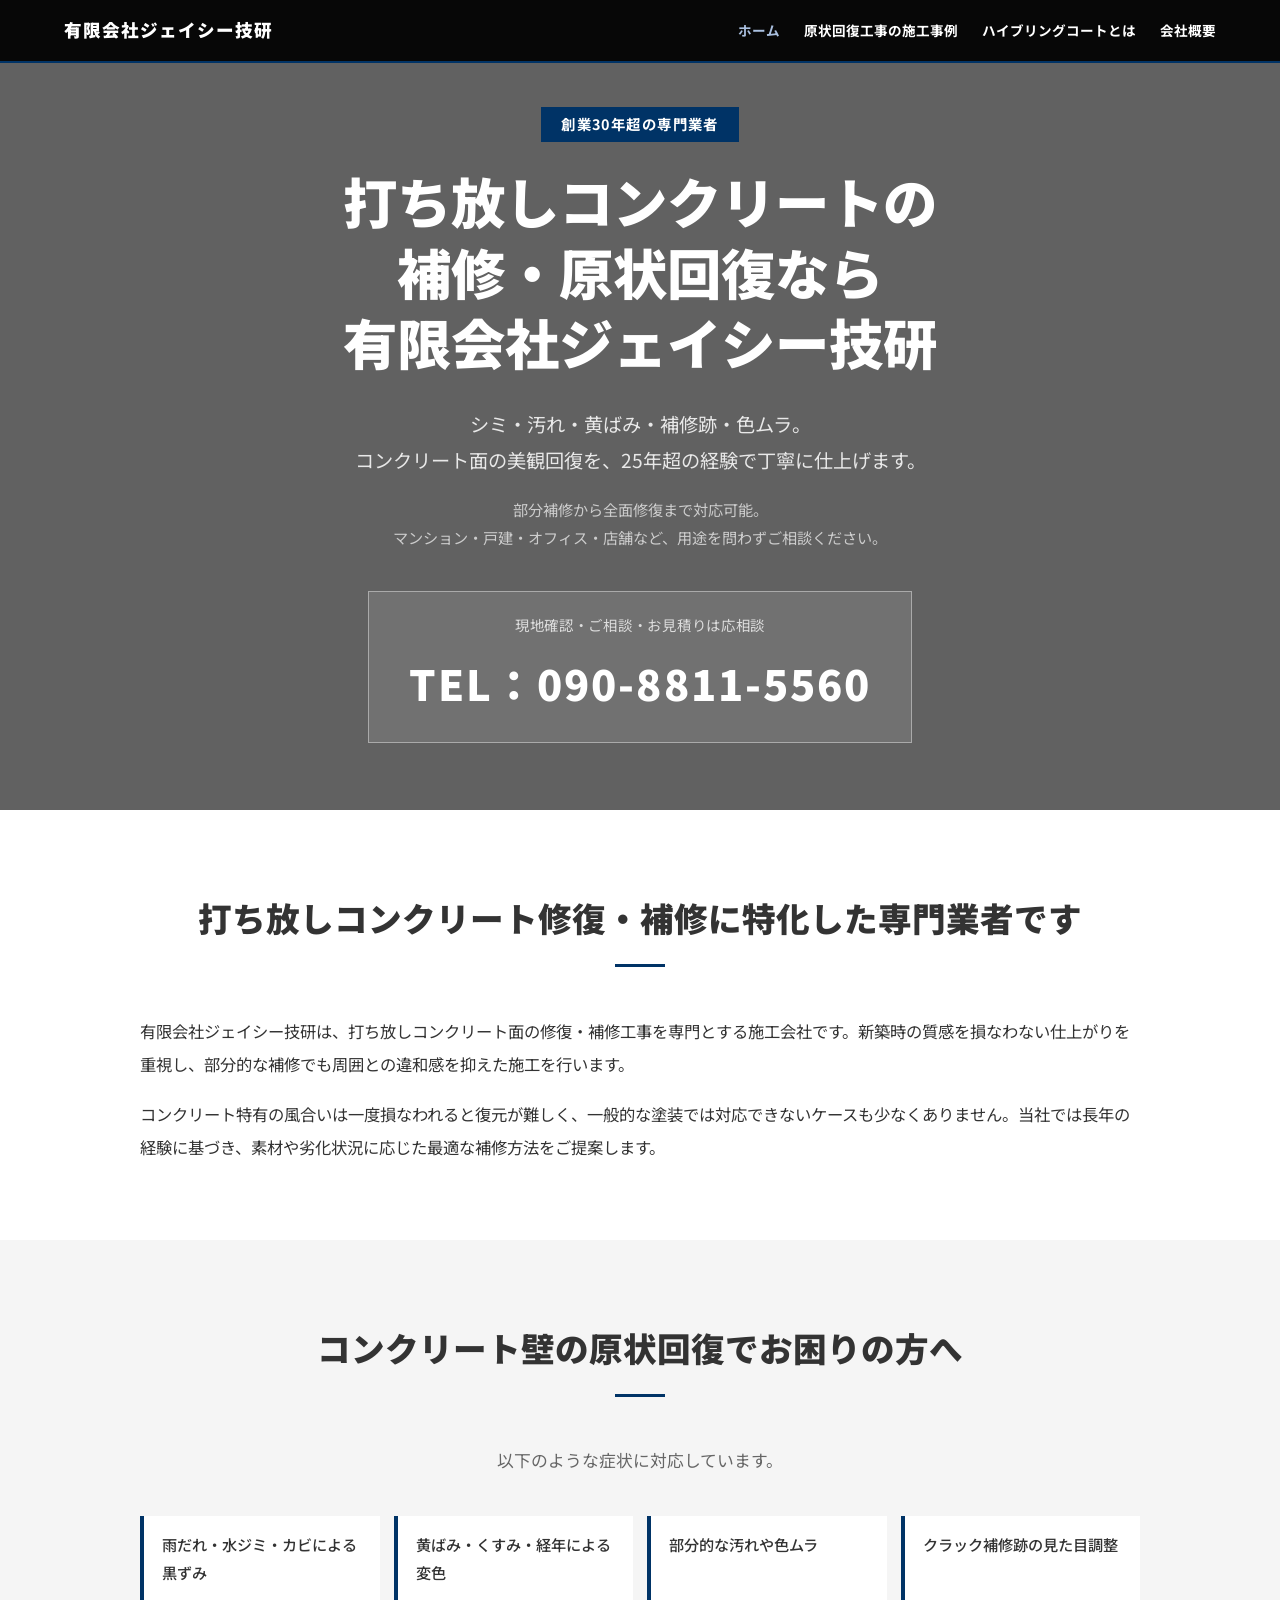
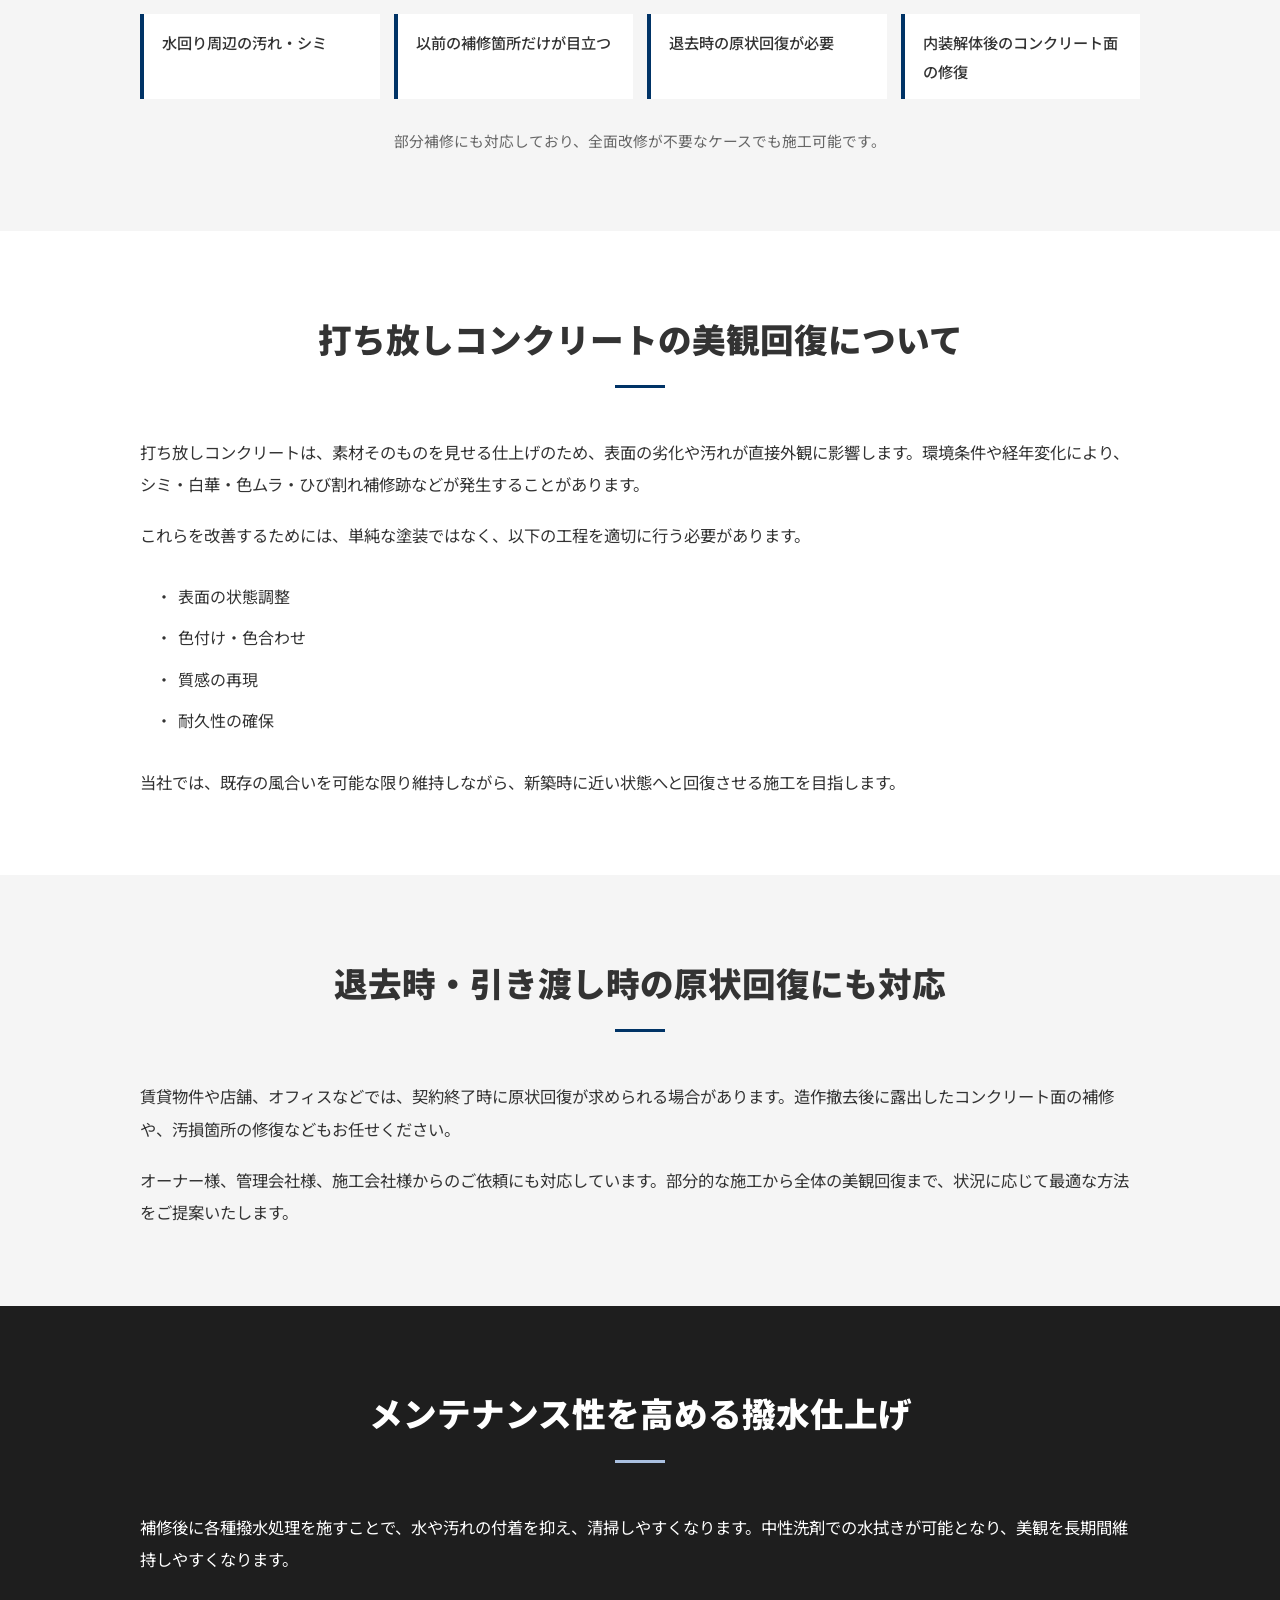
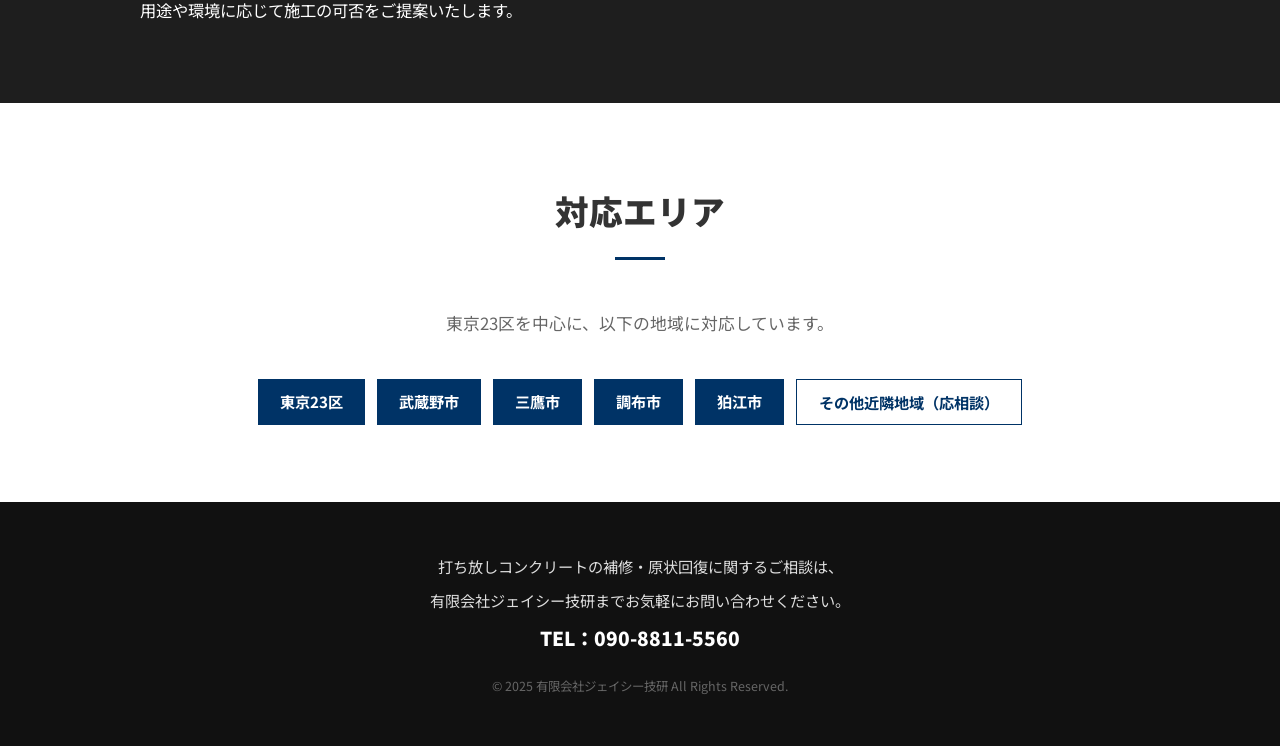
==== index.html @ 292d91e4 "re-up to root" ====
<!DOCTYPE html>
<html lang="ja">
<head>
    <meta charset="UTF-8">
    <meta name="viewport" content="width=device-width, initial-scale=1.0">
    <title>打ち放しコンクリートの補修・原状回復なら有限会社ジェイシー技研</title>
    <meta name="description" content="東京都杉並区の有限会社ジェイシー技研。25年超の実績で打ち放しコンクリート面の修復・補修、原状回復を専門に行います。シミ、汚れ、クラック、黄ばみを確かな技術で解決。">
    <meta name="keywords" content="打ち放しコンクリート 補修, 打ち放しコンクリート 原状回復, コンクリート壁 原状回復, ジェイシー技研, 杉並区 塗装工事">
    <link href="https://fonts.googleapis.com/css2?family=Noto+Sans+JP:wght@400;500;700;900&display=swap" rel="stylesheet">
    <link rel="stylesheet" href="style.css">
</head>
<body>

    <header>
        <nav>
            <div class="logo">
                <a href="index.html">
                    <span class="logo-full">有限会社ジェイシー技研</span>
                    <span class="logo-short">トップ</span>
                </a>
            </div>
            <div class="nav-right">
                <ul class="mobile-quicknav">
                    <li><a href="cases.html">施工事例</a></li>
                </ul>
                <ul class="nav-links">
                    <li><a href="index.html" class="active">ホーム</a></li>
                    <li><a href="cases.html">原状回復工事の施工事例</a></li>
                    <li><a href="hybring-coat.html">ハイブリングコートとは</a></li>
                    <li><a href="company.html">会社概要</a></li>
                </ul>
                <button class="hamburger" id="hamburgerBtn" aria-label="メニューを開く" aria-expanded="false">
                    <span></span>
                    <span></span>
                    <span></span>
                    <span class="hamburger-label">メニュー</span>
                </button>
            </div>
        </nav>
    </header>

    <!-- Mobile Menu -->
    <div class="mobile-menu" id="mobileMenu" role="dialog" aria-modal="true" aria-label="ナビゲーションメニュー">
        <div class="mobile-menu-header">
            <span class="mobile-menu-header-title">メニュー</span>
            <button class="mobile-menu-close" id="mobileMenuClose">✕ 閉じる</button>
        </div>
        <div class="mobile-menu-links">
            <a href="index.html" class="active">ホーム（トップページ）</a>
            <a href="cases.html">原状回復工事の施工事例</a>
            <a href="hybring-coat.html">ハイブリングコートとは</a>
            <a href="company.html">会社概要</a>
        </div>
        <div class="mobile-menu-tel">
            <p>お電話でのお問い合わせ</p>
            <a href="tel:090-8811-5560">TEL：090-8811-5560</a>
        </div>
    </div>

    <!-- Hero -->
    <div id="home" class="hero">
        <div class="hero-content">
            <div class="hero-badge">創業30年超の専門業者</div>
            <h1>
                打ち放しコンクリートの<br>
                補修・原状回復なら<br>
                有限会社ジェイシー技研
            </h1>
            <p class="hero-sub">
                シミ・汚れ・黄ばみ・補修跡・色ムラ。<br>
                コンクリート面の美観回復を、25年超の経験で丁寧に仕上げます。
            </p>
            <p class="hero-note">
                部分補修から全面修復まで対応可能。<br>
                マンション・戸建・オフィス・店舗など、用途を問わずご相談ください。
            </p>
            <div class="hero-cta">
                <p>現地確認・ご相談・お見積りは応相談</p>
                <div class="tel"><a href="tel:090-8811-5560">TEL：090-8811-5560</a></div>
            </div>
        </div>
    </div>

    <!-- 強み -->
    <div id="strength" class="section-wrap">
        <div class="section-inner">
            <h2 class="section-title">打ち放しコンクリート修復・補修に特化した専門業者です</h2>
            <div class="text-body">
                <p>有限会社ジェイシー技研は、打ち放しコンクリート面の修復・補修工事を専門とする施工会社です。新築時の質感を損なわない仕上がりを重視し、部分的な補修でも周囲との違和感を抑えた施工を行います。</p>
                <p>コンクリート特有の風合いは一度損なわれると復元が難しく、一般的な塗装では対応できないケースも少なくありません。当社では長年の経験に基づき、素材や劣化状況に応じた最適な補修方法をご提案します。</p>
            </div>
        </div>
    </div>

    <!-- お悩み -->
    <div id="troubles" class="section-wrap bg-grey">
        <div class="section-inner">
            <h2 class="section-title">コンクリート壁の原状回復でお困りの方へ</h2>
            <p class="section-lead">以下のような症状に対応しています。</p>
            <div class="troubles-grid">
                <div class="trouble-item">雨だれ・水ジミ・カビによる黒ずみ</div>
                <div class="trouble-item">黄ばみ・くすみ・経年による変色</div>
                <div class="trouble-item">部分的な汚れや色ムラ</div>
                <div class="trouble-item">クラック補修跡の見た目調整</div>
                <div class="trouble-item">水回り周辺の汚れ・シミ</div>
                <div class="trouble-item">以前の補修箇所だけが目立つ</div>
                <div class="trouble-item">退去時の原状回復が必要</div>
                <div class="trouble-item">内装解体後のコンクリート面の修復</div>
            </div>
            <p class="troubles-note">部分補修にも対応しており、全面改修が不要なケースでも施工可能です。</p>
        </div>
    </div>

    <!-- 補修とは -->
    <div id="about" class="section-wrap">
        <div class="section-inner">
            <h2 class="section-title">打ち放しコンクリートの美観回復について</h2>
            <div class="text-body">
                <p>打ち放しコンクリートは、素材そのものを見せる仕上げのため、表面の劣化や汚れが直接外観に影響します。環境条件や経年変化により、シミ・白華・色ムラ・ひび割れ補修跡などが発生することがあります。</p>
                <p>これらを改善するためには、単純な塗装ではなく、以下の工程を適切に行う必要があります。</p>
            </div>
            <ul class="process-list">
                <li>表面の状態調整</li>
                <li>色付け・色合わせ</li>
                <li>質感の再現</li>
                <li>耐久性の確保</li>
            </ul>
            <div class="text-body">
                <p>当社では、既存の風合いを可能な限り維持しながら、新築時に近い状態へと回復させる施工を目指します。</p>
            </div>
        </div>
    </div>

    <!-- 原状回復 -->
    <div id="restoration" class="section-wrap bg-grey">
        <div class="section-inner">
            <h2 class="section-title">退去時・引き渡し時の原状回復にも対応</h2>
            <div class="text-body">
                <p>賃貸物件や店舗、オフィスなどでは、契約終了時に原状回復が求められる場合があります。造作撤去後に露出したコンクリート面の補修や、汚損箇所の修復などもお任せください。</p>
                <p>オーナー様、管理会社様、施工会社様からのご依頼にも対応しています。部分的な施工から全体の美観回復まで、状況に応じて最適な方法をご提案いたします。</p>
            </div>
        </div>
    </div>

    <!-- 撥水仕上げ -->
    <div id="repellent" class="section-wrap bg-dark">
        <div class="section-inner">
            <h2 class="section-title">メンテナンス性を高める撥水仕上げ</h2>
            <div class="text-body">
                <p>補修後に各種撥水処理を施すことで、水や汚れの付着を抑え、清掃しやすくなります。中性洗剤での水拭きが可能となり、美観を長期間維持しやすくなります。</p>
                <p>用途や環境に応じて施工の可否をご提案いたします。</p>
            </div>
        </div>
    </div>

    <!-- 対応エリア -->
    <div id="area" class="section-wrap">
        <div class="section-inner">
            <h2 class="section-title">対応エリア</h2>
            <p class="section-lead">東京23区を中心に、以下の地域に対応しています。</p>
            <div class="area-list">
                <span class="area-tag">東京23区</span>
                <span class="area-tag">武蔵野市</span>
                <span class="area-tag">三鷹市</span>
                <span class="area-tag">調布市</span>
                <span class="area-tag">狛江市</span>
                <span class="area-tag soft">その他近隣地域（応相談）</span>
            </div>
        </div>
    </div>

    <footer>
        <p class="footer-main">
            打ち放しコンクリートの補修・原状回復に関するご相談は、<br>
            有限会社ジェイシー技研までお気軽にお問い合わせください。<br>
            <strong class="footer-tel"><a href="tel:090-8811-5560">TEL：090-8811-5560</a></strong>
        </p>
        <p class="footer-copy">&copy; 2025 有限会社ジェイシー技研 All Rights Reserved.</p>
    </footer>

    <script src="script.js"></script>
</body>
</html>
---- style.css ----
/* ========================================
   有限会社ジェイシー技研 共通スタイルシート
   style.css
======================================== */

/* ===== 1. CSS変数 ===== */
:root {
    --accent-blue: #003366;
    --accent-light: #1a4d99;
    --sub-bg: #f5f5f5;
    --text-color: #333;
    --text-light: #666;
    --white: #ffffff;
    --border-color: #ddd;
    /* レイアウト（ページ共通） */
    --page-pad-x: clamp(1rem, 4vw, 1.5rem);
    --section-pad-y: clamp(2.75rem, 6vw, 5.5rem);
    --stack-gap: clamp(1.25rem, 3vw, 2rem);
    --block-gap: clamp(1.75rem, 4vw, 2.75rem);
}

/* ===== 2. リセット & ベーススタイル ===== */
* { margin: 0; padding: 0; box-sizing: border-box; }
html { scroll-behavior: smooth; }
body { font-family: 'Noto Sans JP', sans-serif; line-height: 1.85; color: var(--text-color); background: var(--white); }
a { text-decoration: none; color: inherit; }
ul { list-style: none; }

/* ===== 3. ヘッダー & ナビゲーション ===== */
header {
    background: rgba(0,0,0,0.92);
    color: #fff;
    position: fixed;
    width: 100%;
    z-index: 1000;
    border-bottom: 2px solid var(--accent-blue);
}
nav {
    display: flex;
    justify-content: space-between;
    align-items: center;
    max-width: 1200px;
    margin: 0 auto;
    padding: 14px var(--page-pad-x);
}
.logo { font-weight: 900; font-size: 1.1rem; letter-spacing: 1px; color: #fff; }
.nav-links { display: flex; }
.nav-links li { margin-left: 24px; }
.nav-links a { font-weight: 700; font-size: 0.85rem; color: #fff; transition: color 0.3s; }
.nav-links a:hover, .nav-links a.active { color: #aac0e0; }

/* ===== 4. モバイルナビゲーション ===== */

/* ロゴ full / short */
.logo-short {
    display: none;
    font-size: 0.82rem;
    font-weight: 700;
    letter-spacing: 0.02em;
    padding: 8px 13px;
    background: rgba(0,51,102,0.55);
    border: 1px solid rgba(170,192,224,0.45);
    border-radius: 3px;
    white-space: nowrap;
    transition: background 0.2s;
}
.logo a:hover .logo-short { background: rgba(0,51,102,0.9); }

/* ナビ右グループ */
.nav-right { display: flex; align-items: center; gap: 8px; }

/* モバイルクイックナビ */
.mobile-quicknav { display: none; }
.mobile-quicknav a {
    display: block;
    color: #fff;
    font-weight: 700;
    font-size: 0.82rem;
    padding: 8px 13px;
    background: rgba(0,51,102,0.55);
    border: 1px solid rgba(170,192,224,0.45);
    border-radius: 3px;
    white-space: nowrap;
    transition: background 0.2s;
}
.mobile-quicknav a:hover { background: rgba(0,51,102,0.9); }

/* ハンバーガーボタン */
.hamburger {
    display: none;
    flex-direction: column;
    justify-content: center;
    align-items: center;
    gap: 3px;
    padding: 8px 13px;
    cursor: pointer;
    background: rgba(255,255,255,0.12);
    border: 1px solid rgba(255,255,255,0.38);
    border-radius: 4px;
    z-index: 1100;
}
.hamburger span:not(.hamburger-label) {
    display: block;
    width: 22px;
    height: 2px;
    background: #fff;
    border-radius: 2px;
    transition: transform 0.3s ease, opacity 0.3s ease;
    transform-origin: center;
}
.hamburger.open span:nth-child(1) { transform: translateY(7px) rotate(45deg); }
.hamburger.open span:nth-child(2) { opacity: 0; }
.hamburger.open span:nth-child(3) { transform: translateY(-7px) rotate(-45deg); }
.hamburger-label {
    display: none;
    font-size: 0.62rem;
    font-weight: 700;
    color: #fff;
    letter-spacing: 0.06em;
    margin-top: 3px;
    line-height: 1;
}

/* モバイルメニュー（フルスクリーンオーバーレイ） */
.mobile-menu {
    display: none;
    position: fixed;
    top: 0; left: 0;
    width: 100%; height: 100%;
    background: rgba(0,0,0,0.97);
    z-index: 1050;
    flex-direction: column;
    align-items: stretch;
    overflow-y: auto;
}
.mobile-menu.open { display: flex; }
.mobile-menu-header {
    display: flex;
    align-items: center;
    justify-content: space-between;
    padding: 16px 20px;
    border-bottom: 1px solid rgba(255,255,255,0.15);
    flex-shrink: 0;
}
.mobile-menu-header-title {
    color: #fff;
    font-size: 1rem;
    font-weight: 900;
    letter-spacing: 0.08em;
}
.mobile-menu-close {
    background: rgba(255,255,255,0.1);
    border: 1px solid rgba(255,255,255,0.3);
    color: #fff;
    font-size: 0.9rem;
    font-weight: 700;
    padding: 9px 18px;
    cursor: pointer;
    letter-spacing: 0.05em;
    border-radius: 3px;
    transition: background 0.2s;
}
.mobile-menu-close:hover { background: rgba(255,255,255,0.22); }
.mobile-menu-links { flex: 1; }
.mobile-menu-links a {
    display: flex;
    align-items: center;
    width: 100%;
    color: #fff;
    font-size: 1.15rem;
    font-weight: 700;
    letter-spacing: 0.04em;
    padding: 22px 22px;
    border-bottom: 1px solid rgba(255,255,255,0.1);
    transition: background 0.2s;
}
.mobile-menu-links a::after {
    content: "›";
    margin-left: auto;
    font-size: 1.5rem;
    font-weight: 400;
    opacity: 0.45;
}
.mobile-menu-links a:hover, .mobile-menu-links a.active {
    background: rgba(170,192,224,0.14);
    color: #aac0e0;
}
.mobile-menu-tel {
    padding: 28px 22px;
    text-align: center;
    border-top: 1px solid rgba(255,255,255,0.12);
    flex-shrink: 0;
}
.mobile-menu-tel p {
    color: #aaa;
    font-size: 0.88rem;
    margin-bottom: 10px;
}
.mobile-menu-tel a {
    display: inline-block;
    font-size: 1.5rem;
    font-weight: 900;
    color: #fff;
    letter-spacing: 0.05em;
    padding: 14px 28px;
    background: rgba(0,51,102,0.6);
    border: 1px solid rgba(170,192,224,0.4);
    border-radius: 4px;
    transition: background 0.2s;
}
.mobile-menu-tel a:hover { background: rgba(0,51,102,0.9); }

/* ===== 5. セクション共通 ===== */
.section-wrap {
    padding: var(--section-pad-y) var(--page-pad-x);
}
.section-inner { max-width: 1000px; margin: 0 auto; }
.section-wrap.bg-grey { background: var(--sub-bg); }
/* 連続するグレー背景の区切り（視覚的リズム） */
.section-wrap.bg-grey + .section-wrap.bg-grey {
    border-top: 1px solid rgba(0, 51, 102, 0.08);
    padding-top: clamp(2.25rem, 5vw, 4rem);
}
.section-wrap.bg-dark { background: #1e1e1e; color: #fff; }
.section-title {
    font-size: clamp(1.5rem, 3vw, 2.1rem);
    font-weight: 900;
    text-align: center;
    margin-bottom: clamp(2rem, 4vw, 3rem);
    position: relative;
    padding-bottom: 18px;
}
.section-title::after {
    content: "";
    position: absolute;
    bottom: 0; left: 50%;
    transform: translateX(-50%);
    width: 50px; height: 3px;
    background: var(--accent-blue);
}
.bg-dark .section-title::after { background: #aac0e0; }
.section-title.align-left { text-align: left; }
.section-title.align-left::after { left: 0; transform: none; }
.section-lead { text-align: center; font-size: 1.05rem; margin-bottom: 40px; color: var(--text-light); }
.bg-dark .section-lead { color: #bbb; }
.section-subtitle {
    text-align: center;
    color: var(--text-light);
    font-size: clamp(0.94rem, 2vw, 1rem);
    line-height: 1.75;
    margin-bottom: var(--block-gap);
    margin-top: 0;
}
/* 見出し直後のサブタイトル：タイトルとの距離を詰める */
.section-inner:has(> .section-title + .section-subtitle) > .section-title {
    margin-bottom: 0.5rem;
    padding-bottom: 14px;
}
.section-inner:has(> .section-title + .section-subtitle) > .section-subtitle {
    margin-bottom: clamp(1.75rem, 4vw, 2.75rem);
}

/* セクション冒頭のリード文（中央寄せ・下余白） */
.section-intro {
    margin-bottom: var(--block-gap);
}
.section-intro--tight {
    margin-bottom: clamp(1.35rem, 3vw, 2.25rem);
}
.text-body--after-tags {
    margin-top: clamp(1.25rem, 3vw, 1.5rem);
}

/* テキストブロック */
.text-body p { font-size: 1.02rem; margin-bottom: 18px; line-height: 2; }
.text-body p:last-child { margin-bottom: 0; }
.text-body.centered { text-align: center; }

/* サブセクションラベル */
.subsection-label {
    font-size: 0.92rem;
    font-weight: 700;
    color: var(--accent-blue);
    margin: 24px 0 12px;
}

/* ===== 6. ページヒーロー & パンくずリスト ===== */
.page-hero {
    background: linear-gradient(rgba(0,0,0,0.7), rgba(0,0,0,0.7)),
                url('../image/1773379434410.png')
                no-repeat center center / cover;
    padding: clamp(6.5rem, 16vw, 8.75rem) var(--page-pad-x) clamp(2.75rem, 7vw, 5rem);
    text-align: center;
    color: #fff;
}
.page-hero h1 {
    font-size: clamp(1.65rem, 4vw, 2.8rem);
    font-weight: 900;
    margin-bottom: clamp(0.75rem, 2vw, 1rem);
    line-height: 1.35;
}
.page-hero p {
    font-size: clamp(0.92rem, 2vw, 1.05rem);
    color: #ccc;
    line-height: 1.85;
    max-width: 36em;
    margin-left: auto;
    margin-right: auto;
}

.breadcrumb {
    background: var(--sub-bg);
    padding: 0.65rem var(--page-pad-x);
    font-size: 0.82rem;
    color: var(--text-light);
}
.breadcrumb a { color: var(--accent-blue); }
.breadcrumb a:hover { text-decoration: underline; }
.breadcrumb span { margin: 0 8px; }

/* ===== 7. 施工の流れ（casesページ・hybring-coatページ共通） ===== */
.flow-steps {
    display: flex;
    flex-direction: column;
    max-width: 640px;
    margin: 0 auto;
    padding: 0;
}
.flow-step {
    display: flex;
    align-items: flex-start;
    gap: clamp(14px, 3vw, 20px);
    padding: clamp(18px, 3vw, 22px) 0;
    border-bottom: 1px solid var(--border-color);
}
.flow-step:last-child { border-bottom: none; }
.step-num {
    flex-shrink: 0;
    width: 46px;
    height: 46px;
    background: var(--accent-blue);
    color: #fff;
    display: flex;
    align-items: center;
    justify-content: center;
    font-weight: 900;
    font-size: 1.1rem;
}
.step-body { padding-top: 10px; }
.step-body strong { font-size: 1.02rem; display: block; margin-bottom: 4px; }
.step-body p { font-size: 0.9rem; color: var(--text-light); }
.flow-note {
    text-align: center;
    font-size: clamp(0.85rem, 2vw, 0.88rem);
    color: var(--text-light);
    margin-top: clamp(1.25rem, 3vw, 1.75rem);
    line-height: 1.85;
    padding: 0 var(--page-pad-x);
}

/* ===== 8. CTA ===== */
.cta-wrap {
    background: var(--accent-blue);
    color: #fff;
    text-align: center;
    padding: clamp(3rem, 8vw, 4.5rem) var(--page-pad-x);
}
.cta-wrap h2 { font-size: clamp(1.4rem, 3vw, 2rem); font-weight: 900; margin-bottom: 16px; }
.cta-wrap p { font-size: 1rem; color: #cce0ff; margin-bottom: 28px; }
.cta-tel {
    font-size: clamp(2rem, 5vw, 3rem);
    font-weight: 900;
    color: #fff;
    letter-spacing: 0.04em;
    display: block;
    margin-bottom: 8px;
}
.cta-tel a { color: inherit; }
.cta-note { font-size: 0.88rem; color: #cce0ff; }

/* ===== 9. フッター ===== */
footer { background: #111; color: #ccc; padding: clamp(2.5rem, 6vw, 3rem) var(--page-pad-x); text-align: center; }
.footer-main { font-size: 0.95rem; margin-bottom: 16px; color: #ddd; line-height: 2.2; }
.footer-tel { color: #fff; font-size: 1.2rem; font-weight: 900; }
.footer-tel a { color: #fff; }
.footer-copy { font-size: 0.78rem; color: #666; margin-top: 12px; }

/* ===== 10. レスポンシブ（共通） ===== */
@media (max-width: 768px) {
    nav { padding: 10px 12px; }
    .nav-links { display: none; }
    .hamburger { display: flex; }
    .hamburger-label { display: block; }
    .mobile-quicknav { display: flex; }
    .logo-full { display: none; }
    .logo-short { display: inline-block; }
}


/* ========================================
   11. トップページ固有
======================================== */

/* ヒーロー */
.hero {
    min-height: 90vh;
    background: linear-gradient(rgba(0,0,0,0.62), rgba(0,0,0,0.62)),
                url('../image/1773379434410.png')
                no-repeat center center / cover;
    display: flex;
    align-items: center;
    justify-content: center;
    text-align: center;
    color: #fff;
    padding: 100px 24px 60px;
}
.hero-content { max-width: 800px; }
.hero-badge {
    display: inline-block;
    background: var(--accent-blue);
    font-size: 0.9rem;
    font-weight: 700;
    letter-spacing: 0.1em;
    padding: 4px 20px;
    margin-bottom: 24px;
}
.hero-content h1 {
    font-size: clamp(1.8rem, 4.5vw, 3.4rem);
    font-weight: 900;
    line-height: 1.3;
    margin-bottom: 28px;
}
.hero-sub { font-size: clamp(1rem, 2vw, 1.2rem); line-height: 1.9; margin-bottom: 16px; color: #e8e8e8; }
.hero-note { font-size: 0.95rem; color: #ccc; margin-bottom: 40px; }
.hero-cta {
    background: rgba(255,255,255,0.1);
    border: 1px solid rgba(255,255,255,0.4);
    display: inline-block;
    padding: 20px 40px;
}
.hero-cta p { font-size: 0.9rem; color: #ddd; margin-bottom: 6px; letter-spacing: 0.05em; }
.hero-cta .tel { font-size: clamp(1.8rem, 4vw, 2.6rem); font-weight: 900; color: #fff; letter-spacing: 0.05em; }
.hero-cta .tel a { color: inherit; }

/* お悩みグリッド */
.troubles-grid {
    display: grid;
    grid-template-columns: repeat(auto-fit, minmax(220px, 1fr));
    gap: 14px;
    margin-top: 24px;
}
.trouble-item {
    background: var(--white);
    border-left: 4px solid var(--accent-blue);
    padding: 14px 18px;
    font-size: 0.95rem;
    font-weight: 500;
}
.troubles-note { margin-top: 28px; font-size: 0.92rem; color: var(--text-light); text-align: center; }

/* 補修工程リスト */
.process-list {
    padding: 4px 0;
    margin: 20px 0 20px 1em;
}
.process-list li {
    padding: 6px 0;
    padding-left: 1.4em;
    position: relative;
}
.process-list li::before { content: "・"; position: absolute; left: 0; }

/* 対応エリア */
.area-list {
    display: flex;
    flex-wrap: wrap;
    gap: 12px;
    justify-content: center;
    margin-top: 30px;
}
.area-tag { background: var(--accent-blue); color: #fff; padding: 8px 22px; font-weight: 700; font-size: 0.95rem; }
.area-tag.soft { background: var(--white); color: var(--accent-blue); border: 1px solid var(--accent-blue); }

/* トップページ レスポンシブ */
@media (max-width: 768px) {
    .hero { min-height: 100svh; }
}


/* ========================================
   12. 施工事例ページ固有
======================================== */

.cases-list {
    display: flex;
    flex-direction: column;
    gap: 60px;
}
.case-item {
    background: var(--white);
    border-top: 4px solid var(--accent-blue);
    box-shadow: 0 2px 12px rgba(0,0,0,0.08);
    overflow: hidden;
}
.case-item-header { padding: 20px 28px 0; }
.case-item .case-no {
    font-size: 0.78rem;
    color: var(--accent-blue);
    font-weight: 700;
    letter-spacing: 0.1em;
    margin-bottom: 6px;
}
.case-item h3 {
    font-size: 1.1rem;
    font-weight: 700;
    margin-bottom: 16px;
}
.before-after {
    display: grid;
    grid-template-columns: 1fr 1fr;
}
.ba-panel {
    position: relative;
    overflow: hidden;
}
.ba-panel img {
    width: 100%;
    height: 320px;
    object-fit: cover;
    display: block;
}
.ba-label {
    position: absolute;
    top: 12px; left: 12px;
    background: rgba(0,0,0,0.72);
    color: #fff;
    font-size: 0.8rem;
    font-weight: 700;
    letter-spacing: 0.12em;
    padding: 4px 14px;
}
.ba-label.after { background: var(--accent-blue); }
.ba-divider { position: relative; }
.ba-divider::before {
    content: "";
    position: absolute;
    top: 0; left: 0; bottom: 0;
    width: 3px;
    background: var(--white);
    z-index: 1;
}
.case-item-desc {
    padding: 16px 28px 22px;
    font-size: 0.95rem;
    color: var(--text-light);
}
.cases-note { margin-top: 32px; font-size: 0.88rem; color: var(--text-light); text-align: center; }

/* 施工事例ページ レスポンシブ */
@media (max-width: 768px) {
    .ba-panel img { height: 220px; }
}
@media (max-width: 480px) {
    .before-after { grid-template-columns: 1fr; }
    .ba-panel img { height: 200px; }
    .ba-divider::before { display: none; }
}


/* ========================================
   13. ハイブリングコートページ固有
======================================== */

/* 2カラムレイアウト */
.two-col {
    display: grid;
    grid-template-columns: 1fr 1fr;
    gap: clamp(28px, 5vw, 52px);
    align-items: start;
}
.two-col.reverse { direction: rtl; }
.two-col.reverse > * { direction: ltr; }

/* カバー画像 */
.img-cover {
    width: 100%;
    height: 100%;
    min-height: 220px;
    object-fit: cover;
    display: block;
    border-radius: 2px;
}

/* 画像フルブリード（底部のはみ出し演出） */
.img-bleed {
    overflow: hidden;
    margin-top: clamp(1.75rem, 4vw, 2.75rem);
    border-radius: 2px;
}
.img-bleed img { width: 100%; display: block; margin-bottom: -6%; }

/* 対応下地タグ */
.base-list {
    display: flex;
    flex-wrap: wrap;
    gap: 10px;
    margin: 20px 0;
}
.base-tag {
    background: var(--accent-blue);
    color: #fff;
    font-size: 0.88rem;
    font-weight: 700;
    padding: 6px 18px;
}

/* 画像プレースホルダー */
.img-placeholder {
    background: #e0e0e0;
    display: flex;
    flex-direction: column;
    align-items: center;
    justify-content: center;
    color: #999;
    font-size: 0.88rem;
    min-height: 320px;
    gap: 10px;
}
.img-placeholder svg { opacity: 0.4; }
.img-placeholder span { letter-spacing: 0.05em; }

/* 特徴カード */
.features-grid {
    display: grid;
    grid-template-columns: repeat(2, 1fr);
    gap: clamp(14px, 2.5vw, 20px);
    margin-bottom: clamp(1.5rem, 3vw, 2.75rem);
}
.feature-card {
    background: var(--white);
    border-left: 4px solid var(--accent-blue);
    padding: 22px 24px;
    box-shadow: 0 2px 10px rgba(0,0,0,0.06);
}
.feature-card .feature-title {
    font-weight: 900;
    font-size: 1.02rem;
    margin-bottom: 10px;
    color: var(--accent-blue);
}
.feature-card p { font-size: 0.93rem; line-height: 1.8; color: var(--text-color); }

/* クロスとの比較グリッド */
.vs-grid {
    display: grid;
    grid-template-columns: 1fr 1fr;
    gap: 0;
    border: 1px solid var(--border-color);
    overflow: hidden;
}
.vs-col { padding: 28px 28px 32px; }
.vs-col.vs-bad { background: #f5f5f5; }
.vs-col.vs-good { background: #e8eef7; border-left: 1px solid var(--border-color); }
.vs-label {
    font-weight: 900;
    font-size: 0.9rem;
    letter-spacing: 0.08em;
    padding: 6px 14px;
    display: inline-block;
    margin-bottom: 18px;
}
.vs-bad .vs-label { background: #888; color: #fff; }
.vs-good .vs-label { background: var(--accent-blue); color: #fff; }
.vs-list { display: flex; flex-direction: column; gap: 10px; }
.vs-list li {
    font-size: 0.93rem;
    padding-left: 1.4em;
    position: relative;
    line-height: 1.7;
}
.vs-bad .vs-list li::before { content: "✕"; position: absolute; left: 0; color: #999; font-size: 0.85rem; }
.vs-good .vs-list li::before { content: "✔"; position: absolute; left: 0; color: var(--accent-blue); font-size: 0.85rem; font-weight: 900; }
.vs-note {
    text-align: center;
    margin-top: clamp(1.5rem, 3vw, 2rem);
    font-size: clamp(0.94rem, 2vw, 1rem);
    font-weight: 700;
    color: var(--accent-blue);
    padding: clamp(16px, 3vw, 20px) var(--page-pad-x);
    border: 2px solid var(--accent-blue);
    background: #f0f4fa;
    line-height: 1.9;
}

/* メリットカード */
.merit-grid {
    display: grid;
    grid-template-columns: 1fr 1fr;
    gap: clamp(18px, 3vw, 24px);
    margin-bottom: var(--block-gap);
}
.merit-card {
    background: var(--white);
    padding: 28px 26px;
    box-shadow: 0 2px 10px rgba(0,0,0,0.06);
}
.merit-card-head {
    font-weight: 900;
    font-size: 1rem;
    color: var(--white);
    background: var(--accent-blue);
    padding: 8px 16px;
    margin: -28px -26px 20px;
}
.merit-card p { font-size: 0.95rem; line-height: 1.9; color: var(--text-color); }

/* 比較チェックリスト */
.compare-list {
    display: flex;
    flex-direction: column;
    gap: 12px;
    margin-top: 24px;
}
.compare-list.centered {
    max-width: 720px;
    margin-left: auto;
    margin-right: auto;
    margin-bottom: clamp(1.25rem, 3vw, 2rem);
}
.compare-row {
    display: flex;
    align-items: flex-start;
    gap: 12px;
    padding: clamp(12px, 2vw, 14px) clamp(14px, 2.5vw, 18px);
    background: var(--white);
    border-left: 4px solid var(--accent-blue);
    font-size: clamp(0.9rem, 1.8vw, 0.95rem);
    line-height: 1.75;
}
.compare-row .check {
    color: var(--accent-blue);
    font-weight: 900;
    font-size: 1.1rem;
    flex-shrink: 0;
}

/* サンプル実例カード */
.sample-card {
    background: var(--white);
    border-top: 4px solid var(--accent-blue);
    box-shadow: 0 2px 12px rgba(0,0,0,0.08);
    overflow: hidden;
    margin-bottom: var(--stack-gap);
    border-radius: 2px;
}
#sample .sample-card:last-child {
    margin-bottom: 0;
}
.sample-ba {
    display: grid;
    grid-template-columns: 1fr 1fr;
}
.sample-panel {
    position: relative;
    overflow: hidden;
}
.sample-panel img {
    width: 100%;
    height: clamp(220px, 38vw, 360px);
    display: block;
    object-fit: cover;
}
.sample-panel--divider { border-left: 3px solid var(--white); }
.sample-label {
    position: absolute;
    top: 12px; left: 12px;
    background: rgba(0,0,0,0.72);
    color: #fff;
    font-size: 0.8rem;
    font-weight: 700;
    letter-spacing: 0.12em;
    padding: 4px 14px;
}
.sample-label.after { background: var(--accent-blue); }
.sample-panel-cap {
    text-align: center;
    font-size: 0.85rem;
    color: var(--text-light);
    padding: 10px 16px 14px;
}
.sample-side {
    display: grid;
    grid-template-columns: minmax(0, 1fr) minmax(0, 2fr);
    gap: clamp(20px, 4vw, 36px);
    align-items: start;
    padding: clamp(18px, 3vw, 28px);
}
.sample-side-img {
    overflow: hidden;
    border: 1px solid var(--border-color);
    border-radius: 2px;
    /* 縦長写真のままだと右カラムに空白が多くなるため、高さを抑えてトリミング */
    height: clamp(168px, 26vw, 260px);
}
.sample-side-img img {
    width: 100%;
    height: 100%;
    display: block;
    object-fit: cover;
    object-position: center;
}
.sample-caption {
    font-size: clamp(0.9rem, 2vw, 0.95rem);
    line-height: 1.95;
    color: var(--text-color);
}
.sample-caption p { margin-bottom: 0.65em; }
.sample-caption p:last-child { margin-bottom: 0; }
.sample-caption strong { color: var(--accent-blue); }

.sample-compare-note {
    text-align: center;
    font-size: 0.95rem;
    line-height: 1.9;
    color: var(--text-color);
    max-width: 640px;
    margin: 0 auto 36px;
    padding: 0 8px;
}
.sample-compare-note strong { color: var(--accent-blue); }

.section-title--sample-sub {
    margin-top: 8px;
}

.sample-card--note {
    border-top: none;
    border: 1px solid var(--border-color);
    box-shadow: none;
}
.sample-gypsum-note {
    padding: 28px 32px;
    font-size: 0.95rem;
    line-height: 2.1;
    color: var(--text-color);
}
.sample-gypsum-note p { margin-bottom: 12px; }
.sample-gypsum-note p:last-child { margin-bottom: 0; }
.sample-gypsum-note strong { color: var(--accent-blue); }

/* まとめブロック */
.summary-block {
    max-width: 680px;
    margin: 0 auto;
    text-align: center;
    padding: 0 var(--page-pad-x);
}
.summary-block p {
    font-size: clamp(0.98rem, 2vw, 1.05rem);
    line-height: 2;
    color: var(--text-color);
    margin-bottom: clamp(1rem, 2.5vw, 1.15rem);
}
.summary-block p:last-child { margin-bottom: 0; }

/* ハイブリングコートページ レスポンシブ */
@media (max-width: 900px) {
    .vs-col { padding: clamp(20px, 3vw, 28px); }
}
@media (max-width: 768px) {
    .two-col {
        grid-template-columns: 1fr;
        gap: var(--stack-gap);
    }
    .two-col .img-cover {
        width: 100%;
        max-height: min(52vw, 320px);
        min-height: 200px;
        object-position: center;
    }
    .two-col.reverse { direction: ltr; }
    .features-grid { grid-template-columns: 1fr; }
    .vs-grid { grid-template-columns: 1fr; }
    .vs-col.vs-good { border-left: none; border-top: 1px solid var(--border-color); }
    .merit-grid { grid-template-columns: 1fr; }
    .sample-side { grid-template-columns: 1fr; }
    .sample-side-img { max-width: 100%; }
    .img-bleed img { margin-bottom: 0; }
}
@media (max-width: 640px) {
    .sample-ba {
        grid-template-columns: 1fr;
    }
    .sample-panel--divider {
        border-left: none;
        border-top: 3px solid var(--white);
    }
    .sample-panel img {
        height: clamp(200px, 55vw, 280px);
    }
}


/* ========================================
   14. 会社概要ページ固有
======================================== */

.section-inner--narrow { max-width: 900px; margin: 0 auto; }

/* 会社概要テーブル */
.company-table {
    width: 100%;
    border-collapse: collapse;
}
.company-table th,
.company-table td {
    padding: 18px 20px;
    border-bottom: 1px solid var(--border-color);
    text-align: left;
    font-size: 0.97rem;
    vertical-align: top;
}
.company-table th {
    background: var(--sub-bg);
    width: 28%;
    font-weight: 700;
    color: var(--accent-blue);
    white-space: nowrap;
}
.company-table tr:last-child th,
.company-table tr:last-child td { border-bottom: none; }
.tel-large {
    font-weight: 900;
    font-size: 1.4rem;
    color: var(--accent-blue);
}
.tel-large a { color: inherit; }

/* 求人カード */
.recruit-card {
    background: var(--white);
    border: 1px solid var(--border-color);
    padding: 40px;
    text-align: center;
    max-width: 600px;
    margin: 0 auto;
    box-shadow: 0 2px 10px rgba(0,0,0,0.06);
}
.recruit-card p { font-size: 1rem; margin-bottom: 12px; color: var(--text-color); }
.recruit-card p:last-of-type { color: var(--text-light); font-size: 0.92rem; }
.btn {
    display: inline-block;
    background: var(--accent-blue);
    color: #fff;
    padding: 14px 44px;
    font-weight: 700;
    font-size: 0.95rem;
    margin-top: 20px;
    transition: background 0.3s, transform 0.2s;
    letter-spacing: 0.05em;
}
.btn:hover { background: var(--accent-light); transform: translateY(-2px); }

/* 会社概要ページ レスポンシブ */
@media (max-width: 768px) {
    .company-table th,
    .company-table td { display: block; width: 100%; }
    .company-table th { padding-bottom: 4px; border-bottom: none; background: transparent; }
    .recruit-card { padding: 30px 20px; }
}
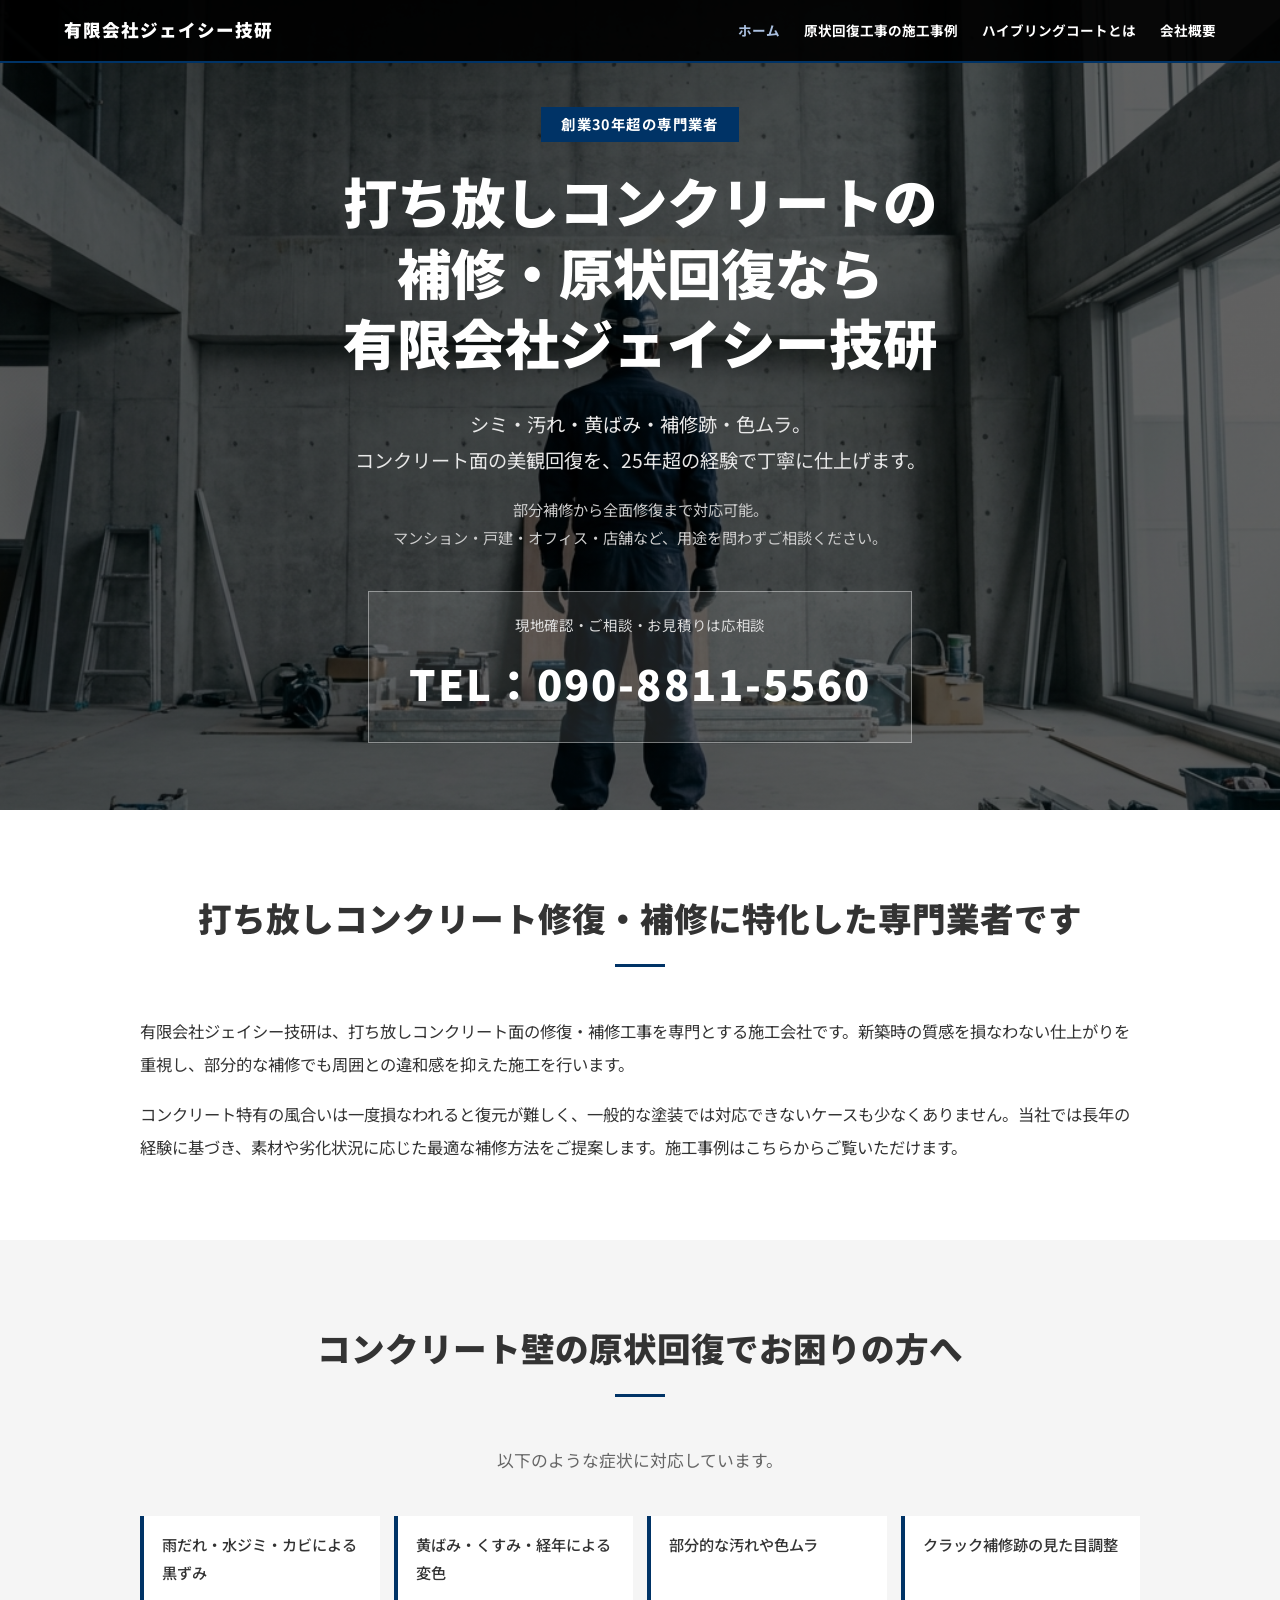
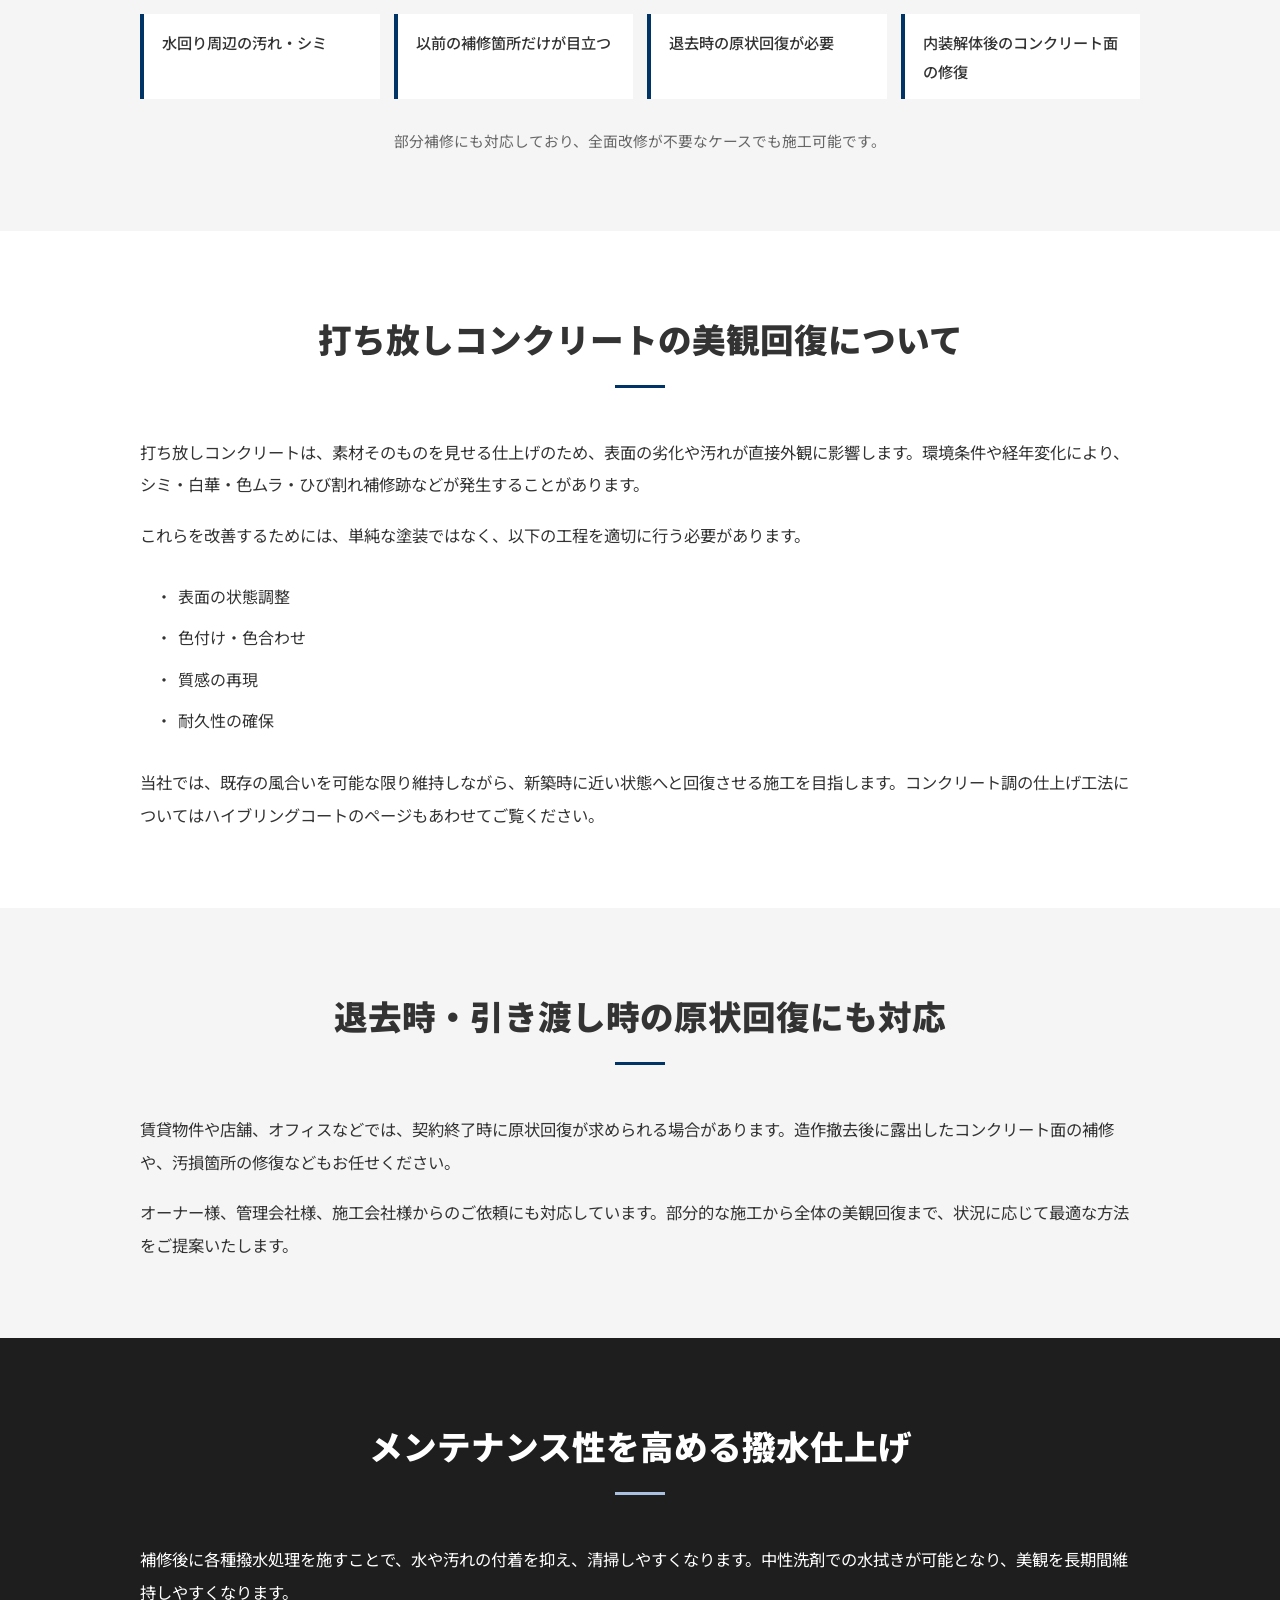
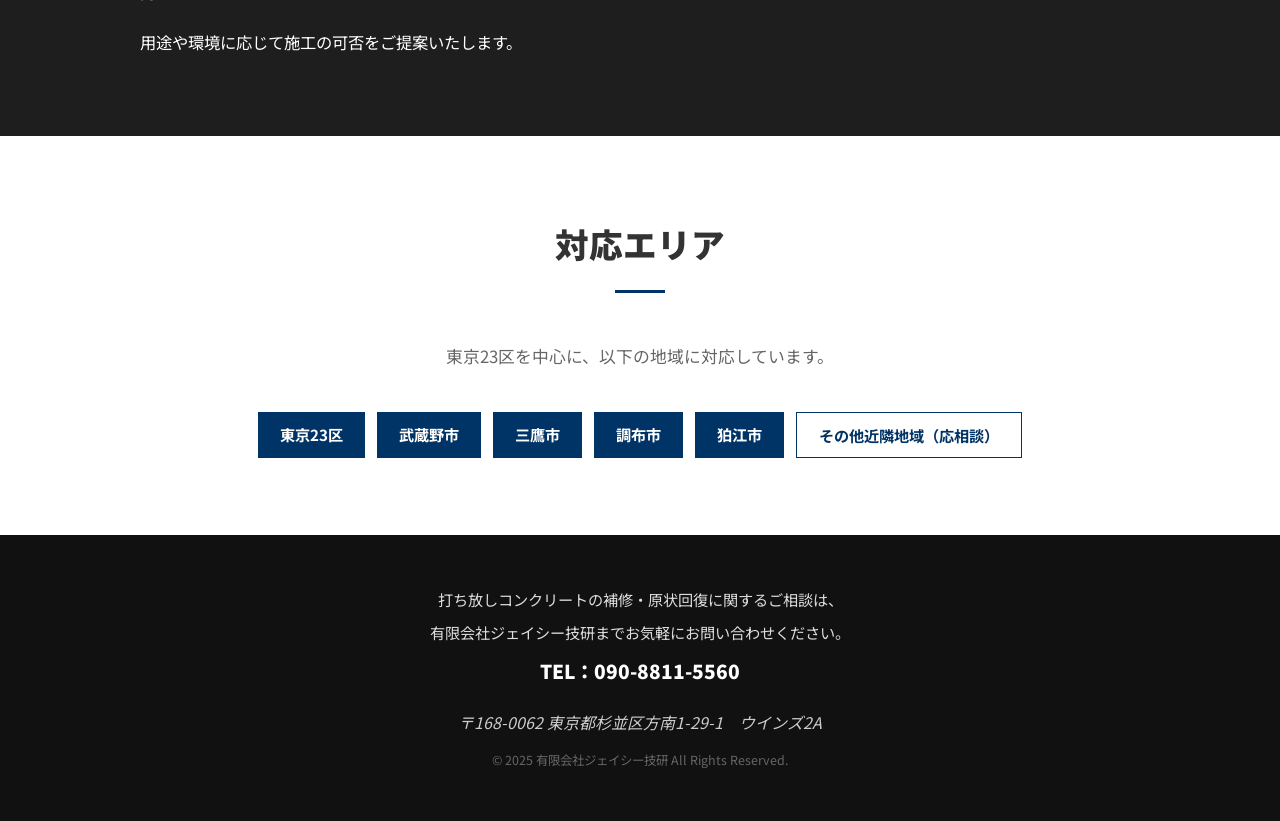
==== commit 30a7d669: "SEO対応 Claudeにて更新" ====
--- a/index.html
+++ b/index.html
@@ -5,9 +5,83 @@
     <meta name="viewport" content="width=device-width, initial-scale=1.0">
     <title>打ち放しコンクリートの補修・原状回復なら有限会社ジェイシー技研</title>
     <meta name="description" content="東京都杉並区の有限会社ジェイシー技研。25年超の実績で打ち放しコンクリート面の修復・補修、原状回復を専門に行います。シミ、汚れ、クラック、黄ばみを確かな技術で解決。">
-    <meta name="keywords" content="打ち放しコンクリート 補修, 打ち放しコンクリート 原状回復, コンクリート壁 原状回復, ジェイシー技研, 杉並区 塗装工事">
+    <meta name="robots" content="index,follow">
+    <link rel="canonical" href="https://www.jcgiken.com/">
+
+    <!-- Open Graph -->
+    <meta property="og:type" content="website">
+    <meta property="og:site_name" content="有限会社ジェイシー技研">
+    <meta property="og:title" content="打ち放しコンクリートの補修・原状回復なら有限会社ジェイシー技研">
+    <meta property="og:description" content="東京都杉並区の有限会社ジェイシー技研。25年超の実績で打ち放しコンクリート面の修復・補修、原状回復を専門に行います。">
+    <meta property="og:url" content="https://www.jcgiken.com/">
+    <meta property="og:image" content="https://www.jcgiken.com/web/image/PXL_20221210_051923732.jpg">
+    <meta property="og:locale" content="ja_JP">
+
+    <!-- Twitter Card -->
+    <meta name="twitter:card" content="summary_large_image">
+    <meta name="twitter:title" content="打ち放しコンクリートの補修・原状回復なら有限会社ジェイシー技研">
+    <meta name="twitter:description" content="25年超の実績で打ち放しコンクリート面の修復・補修、原状回復を専門に行います。">
+    <meta name="twitter:image" content="https://www.jcgiken.com/web/image/PXL_20221210_051923732.jpg">
+
+    <!-- Favicon (※ファビコン画像を /favicon.ico として別途設置してください) -->
+    <link rel="icon" href="/favicon.ico">
+
+    <!-- Preconnect -->
+    <link rel="preconnect" href="https://fonts.googleapis.com">
+    <link rel="preconnect" href="https://fonts.gstatic.com" crossorigin>
     <link href="https://fonts.googleapis.com/css2?family=Noto+Sans+JP:wght@400;500;700;900&display=swap" rel="stylesheet">
     <link rel="stylesheet" href="style.css">
+
+    <!-- Structured Data: LocalBusiness -->
+    <script type="application/ld+json">
+    {
+      "@context": "https://schema.org",
+      "@type": "LocalBusiness",
+      "@id": "https://www.jcgiken.com/#localbusiness",
+      "name": "有限会社ジェイシー技研",
+      "alternateName": "ジェイシー技研",
+      "url": "https://www.jcgiken.com/",
+      "image": "https://www.jcgiken.com/web/image/PXL_20221210_051923732.jpg",
+      "telephone": "+81-90-8811-5560",
+      "faxNumber": "+81-3-6304-3920",
+      "foundingDate": "1995-08",
+      "description": "打ち放しコンクリートの補修・原状回復を専門とする東京都杉並区の施工会社。25年超の実績でシミ・汚れ・黄ばみ・クラック補修跡などの美観回復を行う。",
+      "address": {
+        "@type": "PostalAddress",
+        "streetAddress": "方南1-29-1 ウインズ2A",
+        "addressLocality": "杉並区",
+        "addressRegion": "東京都",
+        "postalCode": "168-0062",
+        "addressCountry": "JP"
+      },
+      "areaServed": [
+        {"@type": "City", "name": "東京23区"},
+        {"@type": "City", "name": "武蔵野市"},
+        {"@type": "City", "name": "三鷹市"},
+        {"@type": "City", "name": "調布市"},
+        {"@type": "City", "name": "狛江市"}
+      ],
+      "priceRange": "要問合せ",
+      "knowsAbout": [
+        "打ち放しコンクリート補修",
+        "打ち放しコンクリート原状回復",
+        "コンクリート壁原状回復",
+        "撥水仕上げ",
+        "ハイブリングコート"
+      ]
+    }
+    </script>
+
+    <!-- Structured Data: WebSite -->
+    <script type="application/ld+json">
+    {
+      "@context": "https://schema.org",
+      "@type": "WebSite",
+      "url": "https://www.jcgiken.com/",
+      "name": "有限会社ジェイシー技研",
+      "inLanguage": "ja"
+    }
+    </script>
 </head>
 <body>
 
@@ -87,7 +161,7 @@
             <h2 class="section-title">打ち放しコンクリート修復・補修に特化した専門業者です</h2>
             <div class="text-body">
                 <p>有限会社ジェイシー技研は、打ち放しコンクリート面の修復・補修工事を専門とする施工会社です。新築時の質感を損なわない仕上がりを重視し、部分的な補修でも周囲との違和感を抑えた施工を行います。</p>
-                <p>コンクリート特有の風合いは一度損なわれると復元が難しく、一般的な塗装では対応できないケースも少なくありません。当社では長年の経験に基づき、素材や劣化状況に応じた最適な補修方法をご提案します。</p>
+                <p>コンクリート特有の風合いは一度損なわれると復元が難しく、一般的な塗装では対応できないケースも少なくありません。当社では長年の経験に基づき、素材や劣化状況に応じた最適な補修方法をご提案します。<a href="cases.html">施工事例はこちら</a>からご覧いただけます。</p>
             </div>
         </div>
     </div>
@@ -126,7 +200,7 @@
                 <li>耐久性の確保</li>
             </ul>
             <div class="text-body">
-                <p>当社では、既存の風合いを可能な限り維持しながら、新築時に近い状態へと回復させる施工を目指します。</p>
+                <p>当社では、既存の風合いを可能な限り維持しながら、新築時に近い状態へと回復させる施工を目指します。コンクリート調の仕上げ工法については<a href="hybring-coat.html">ハイブリングコートのページ</a>もあわせてご覧ください。</p>
             </div>
         </div>
     </div>
@@ -175,6 +249,9 @@
             有限会社ジェイシー技研までお気軽にお問い合わせください。<br>
             <strong class="footer-tel"><a href="tel:090-8811-5560">TEL：090-8811-5560</a></strong>
         </p>
+        <address class="footer-address">
+            〒168-0062 東京都杉並区方南1-29-1　ウインズ2A
+        </address>
         <p class="footer-copy">&copy; 2025 有限会社ジェイシー技研 All Rights Reserved.</p>
     </footer>
 
--- a/style.css
+++ b/style.css
@@ -287,7 +287,7 @@
 /* ===== 6. ページヒーロー & パンくずリスト ===== */
 .page-hero {
     background: linear-gradient(rgba(0,0,0,0.7), rgba(0,0,0,0.7)),
-                url('../image/1773379434410.png')
+                url('..c')
                 no-repeat center center / cover;
     padding: clamp(6.5rem, 16vw, 8.75rem) var(--page-pad-x) clamp(2.75rem, 7vw, 5rem);
     text-align: center;
@@ -405,7 +405,7 @@
 .hero {
     min-height: 90vh;
     background: linear-gradient(rgba(0,0,0,0.62), rgba(0,0,0,0.62)),
-                url('../image/1773379434410.png')
+                url('../web/image/1773379434410.png')
                 no-repeat center center / cover;
     display: flex;
     align-items: center;
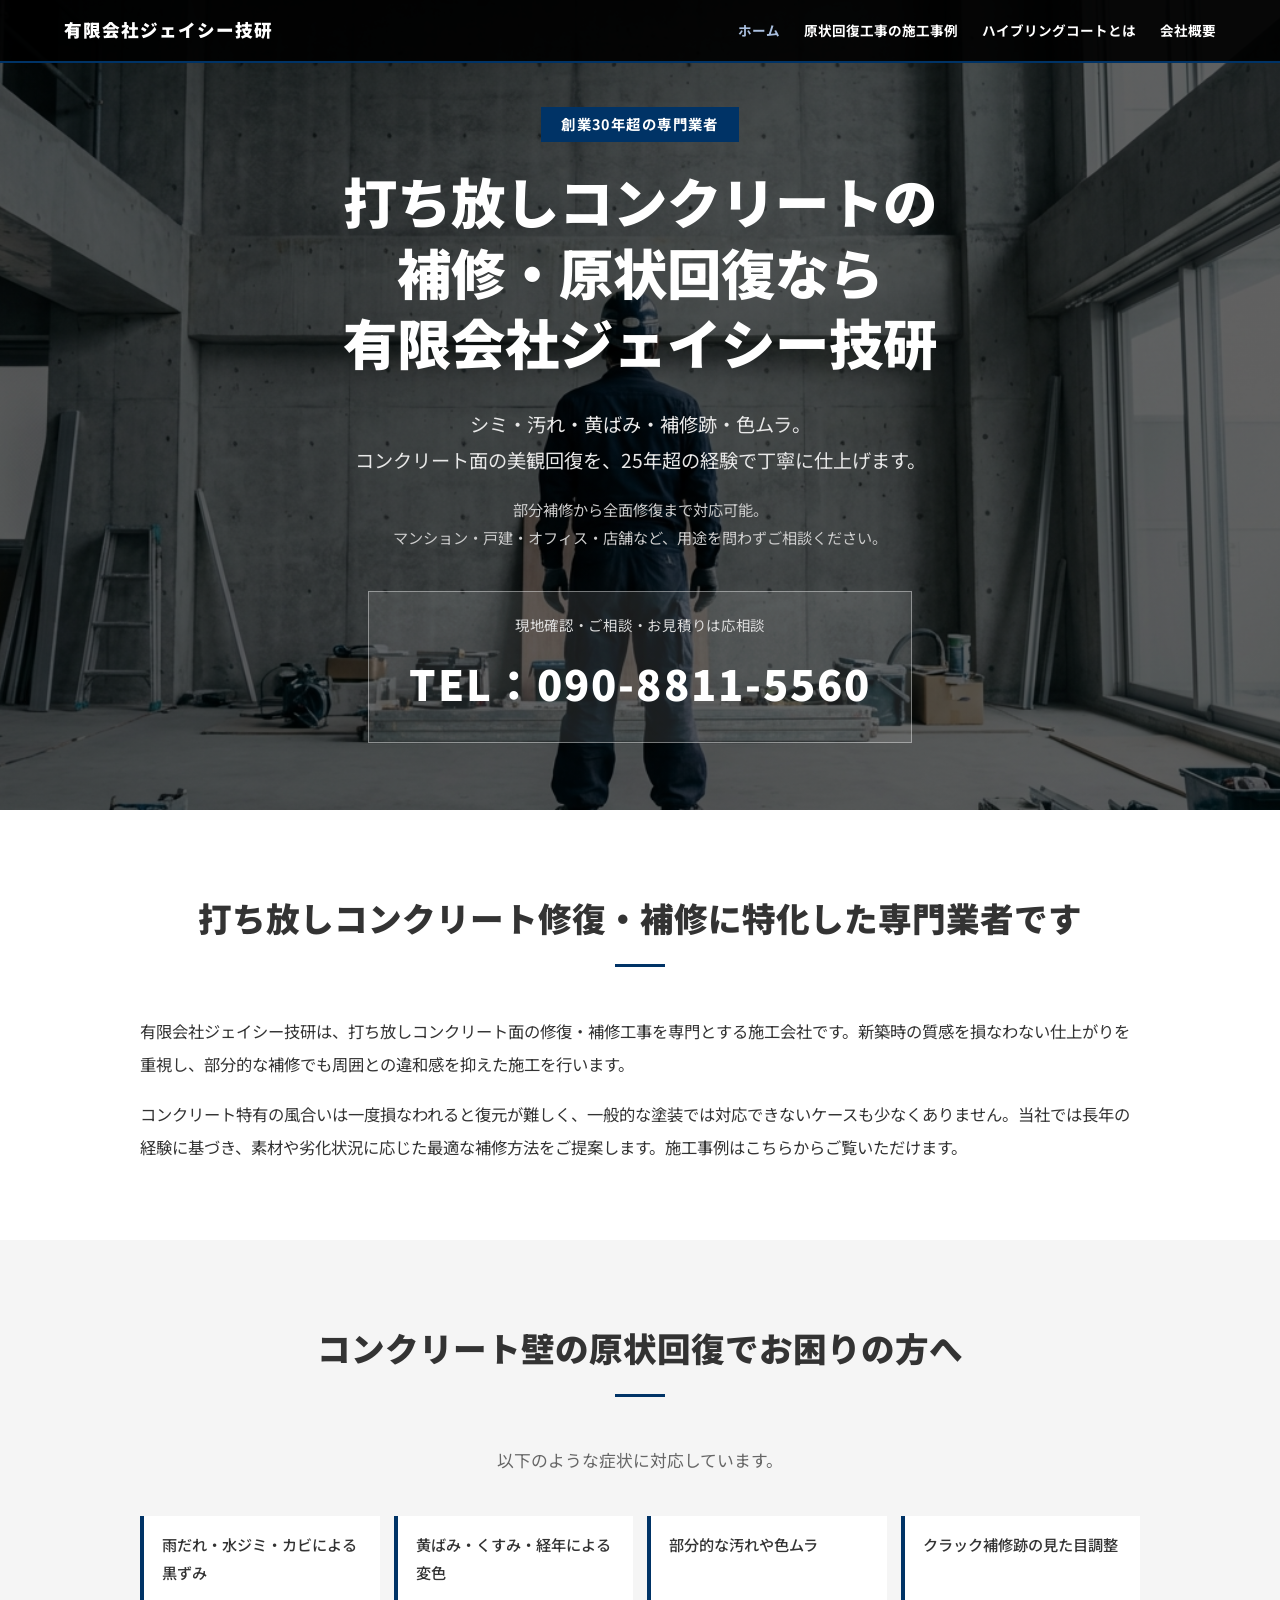
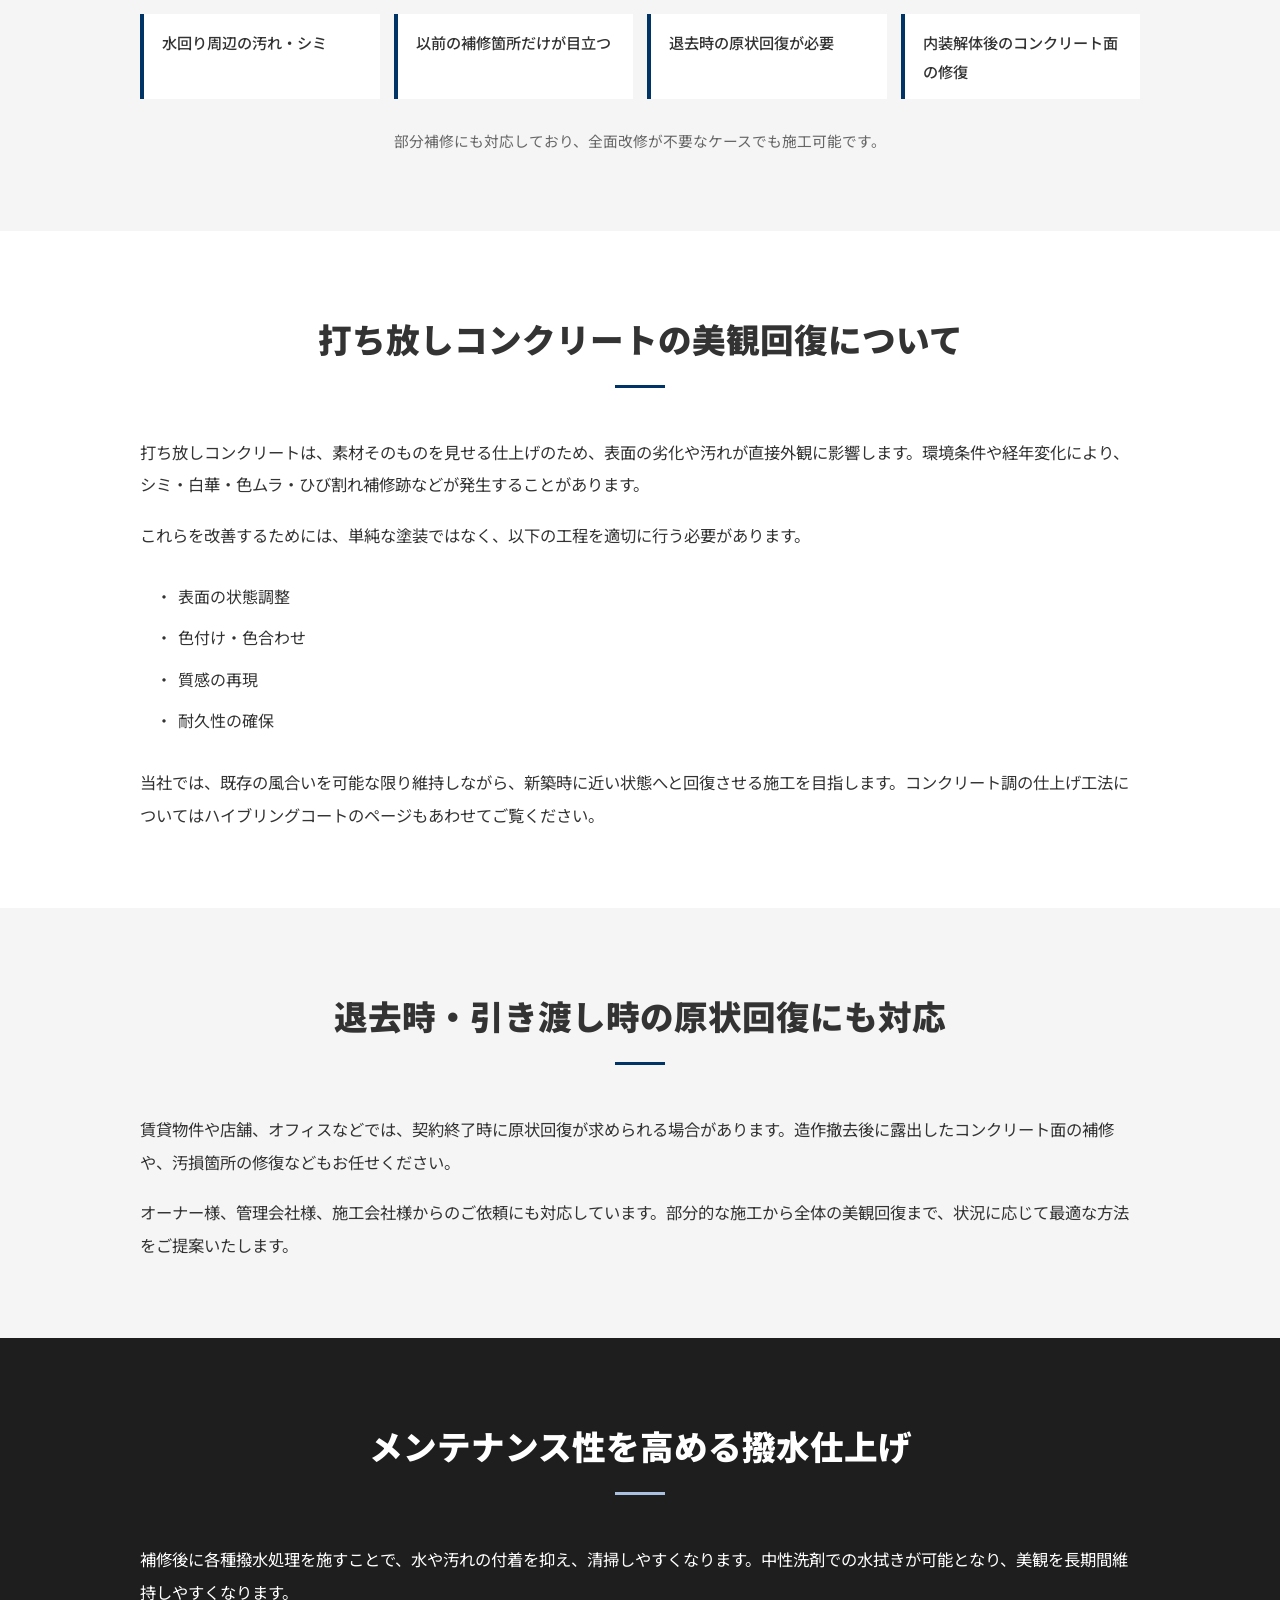
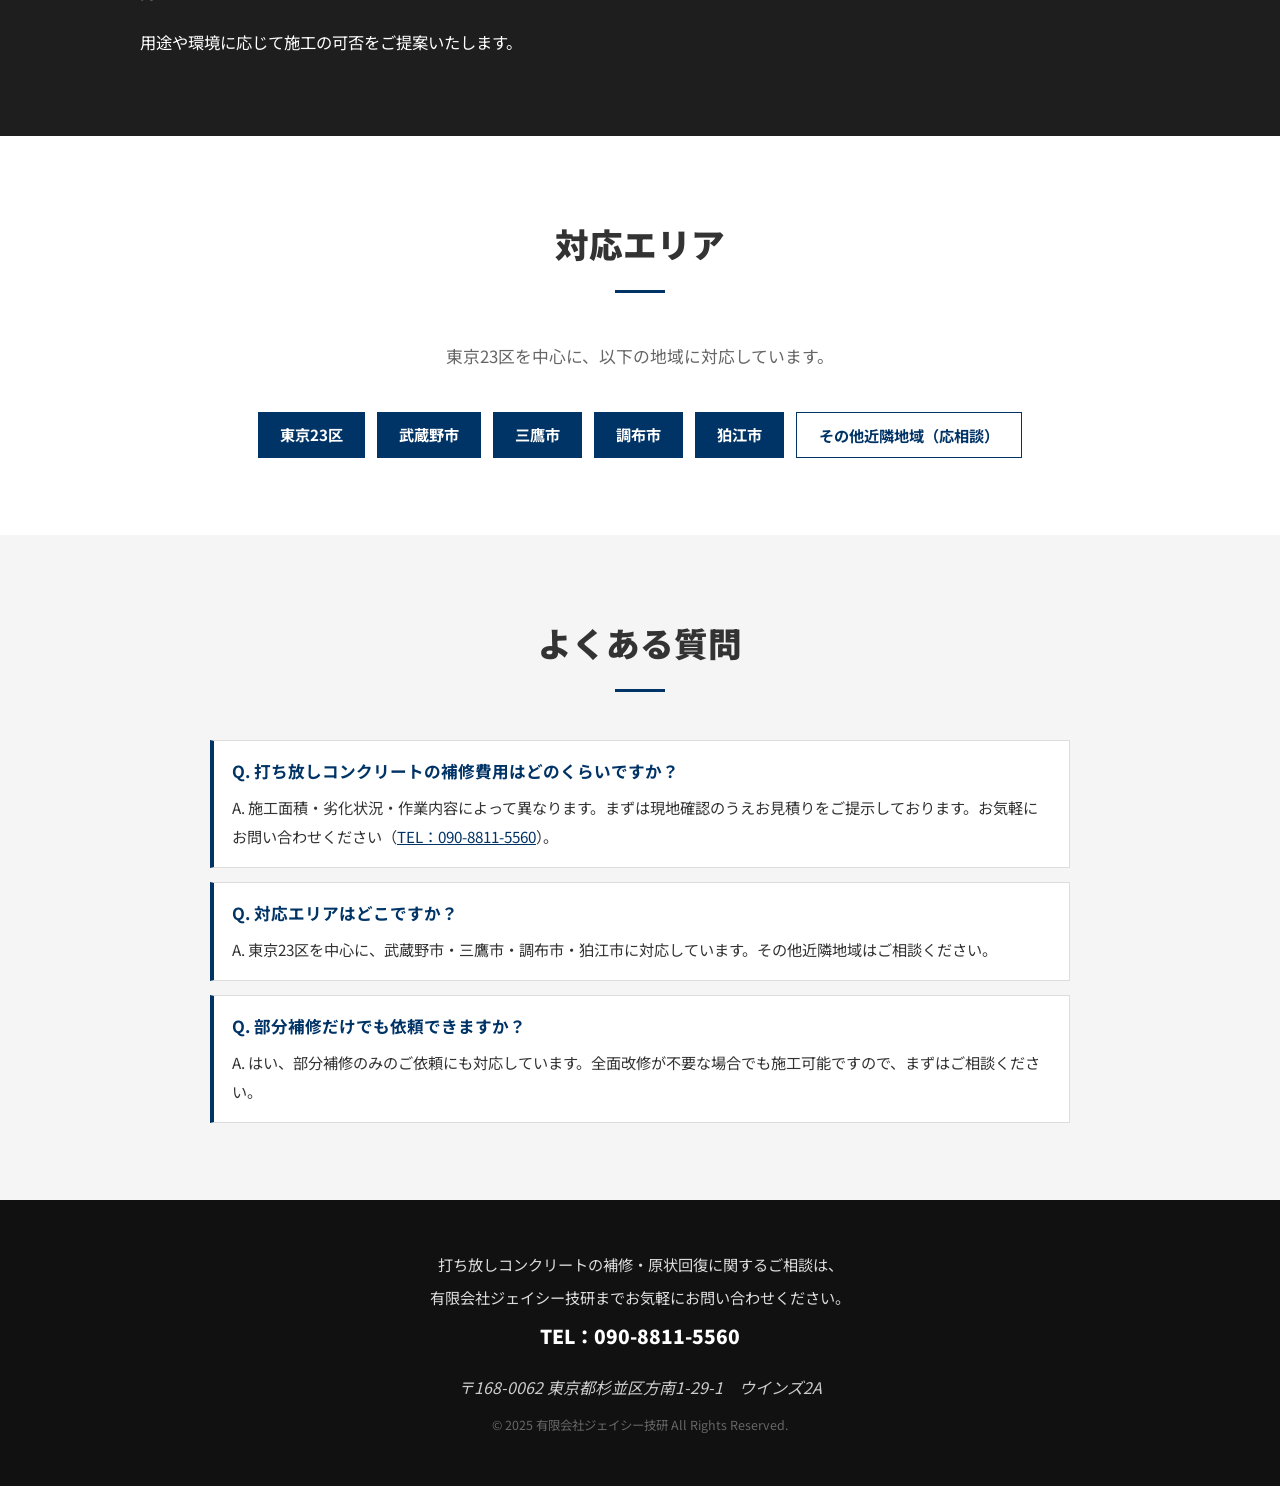
==== commit 88b0fef4: "AI検索対応" ====
--- a/index.html
+++ b/index.html
@@ -14,17 +14,24 @@
     <meta property="og:title" content="打ち放しコンクリートの補修・原状回復なら有限会社ジェイシー技研">
     <meta property="og:description" content="東京都杉並区の有限会社ジェイシー技研。25年超の実績で打ち放しコンクリート面の修復・補修、原状回復を専門に行います。">
     <meta property="og:url" content="https://www.jcgiken.com/">
-    <meta property="og:image" content="https://www.jcgiken.com/web/image/PXL_20221210_051923732.jpg">
+    <meta property="og:image" content="https://www.jcgiken.com/web/image/ogp.jpg">
+    <meta property="og:image:width" content="1200">
+    <meta property="og:image:height" content="630">
     <meta property="og:locale" content="ja_JP">
 
     <!-- Twitter Card -->
     <meta name="twitter:card" content="summary_large_image">
     <meta name="twitter:title" content="打ち放しコンクリートの補修・原状回復なら有限会社ジェイシー技研">
     <meta name="twitter:description" content="25年超の実績で打ち放しコンクリート面の修復・補修、原状回復を専門に行います。">
-    <meta name="twitter:image" content="https://www.jcgiken.com/web/image/PXL_20221210_051923732.jpg">
-
-    <!-- Favicon (※ファビコン画像を /favicon.ico として別途設置してください) -->
-    <link rel="icon" href="/favicon.ico">
+    <meta name="twitter:image" content="https://www.jcgiken.com/web/image/ogp.jpg">
+
+    <!-- Favicon -->
+    <link rel="icon" type="image/x-icon" href="/favicon.ico">
+    <link rel="icon" type="image/png" sizes="32x32" href="/favicon-32x32.png">
+    <link rel="icon" type="image/png" sizes="16x16" href="/favicon-16x16.png">
+    <link rel="apple-touch-icon" sizes="180x180" href="/apple-touch-icon.png">
+    <link rel="manifest" href="/site.webmanifest">
+    <meta name="theme-color" content="#1a3a7a">
 
     <!-- Preconnect -->
     <link rel="preconnect" href="https://fonts.googleapis.com">
@@ -82,6 +89,40 @@
       "inLanguage": "ja"
     }
     </script>
+
+    <!-- Structured Data: FAQPage -->
+    <script type="application/ld+json">
+    {
+      "@context": "https://schema.org",
+      "@type": "FAQPage",
+      "mainEntity": [
+        {
+          "@type": "Question",
+          "name": "打ち放しコンクリートの補修費用はどのくらいですか？",
+          "acceptedAnswer": {
+            "@type": "Answer",
+            "text": "施工面積・劣化状況・作業内容によって異なります。まずは現地確認のうえお見積りをご提示しております。お気軽にお問い合わせください（TEL：090-8811-5560）。"
+          }
+        },
+        {
+          "@type": "Question",
+          "name": "対応エリアはどこですか？",
+          "acceptedAnswer": {
+            "@type": "Answer",
+            "text": "東京23区を中心に、武蔵野市・三鷹市・調布市・狛江市に対応しています。その他近隣地域はご相談ください。"
+          }
+        },
+        {
+          "@type": "Question",
+          "name": "部分補修だけでも依頼できますか？",
+          "acceptedAnswer": {
+            "@type": "Answer",
+            "text": "はい、部分補修のみのご依頼にも対応しています。全面改修が不要な場合でも施工可能ですので、まずはご相談ください。"
+          }
+        }
+      ]
+    }
+    </script>
 </head>
 <body>
 
@@ -243,6 +284,27 @@
         </div>
     </div>
 
+    <!-- よくある質問 -->
+    <div id="faq" class="section-wrap bg-grey">
+        <div class="section-inner">
+            <h2 class="section-title">よくある質問</h2>
+            <div class="faq-list">
+                <div class="faq-item">
+                    <h3 class="faq-question">Q. 打ち放しコンクリートの補修費用はどのくらいですか？</h3>
+                    <p class="faq-answer">A. 施工面積・劣化状況・作業内容によって異なります。まずは現地確認のうえお見積りをご提示しております。お気軽にお問い合わせください（<a href="tel:090-8811-5560">TEL：090-8811-5560</a>）。</p>
+                </div>
+                <div class="faq-item">
+                    <h3 class="faq-question">Q. 対応エリアはどこですか？</h3>
+                    <p class="faq-answer">A. 東京23区を中心に、武蔵野市・三鷹市・調布市・狛江市に対応しています。その他近隣地域はご相談ください。</p>
+                </div>
+                <div class="faq-item">
+                    <h3 class="faq-question">Q. 部分補修だけでも依頼できますか？</h3>
+                    <p class="faq-answer">A. はい、部分補修のみのご依頼にも対応しています。全面改修が不要な場合でも施工可能ですので、まずはご相談ください。</p>
+                </div>
+            </div>
+        </div>
+    </div>
+
     <footer>
         <p class="footer-main">
             打ち放しコンクリートの補修・原状回復に関するご相談は、<br>
--- a/style.css
+++ b/style.css
@@ -275,6 +275,37 @@
 .text-body p { font-size: 1.02rem; margin-bottom: 18px; line-height: 2; }
 .text-body p:last-child { margin-bottom: 0; }
 .text-body.centered { text-align: center; }
+
+/* FAQ */
+.faq-list {
+    max-width: 860px;
+    margin: 0 auto;
+    display: flex;
+    flex-direction: column;
+    gap: 14px;
+}
+.faq-item {
+    background: var(--white);
+    border: 1px solid var(--border-color);
+    border-left: 4px solid var(--accent-blue);
+    padding: 16px 18px;
+}
+.faq-question {
+    font-size: clamp(0.98rem, 2vw, 1.04rem);
+    font-weight: 700;
+    color: var(--accent-blue);
+    margin-bottom: 8px;
+    line-height: 1.7;
+}
+.faq-answer {
+    font-size: 0.95rem;
+    color: var(--text-color);
+    line-height: 1.9;
+}
+.faq-answer a {
+    color: var(--accent-blue);
+    text-decoration: underline;
+}
 
 /* サブセクションラベル */
 .subsection-label {
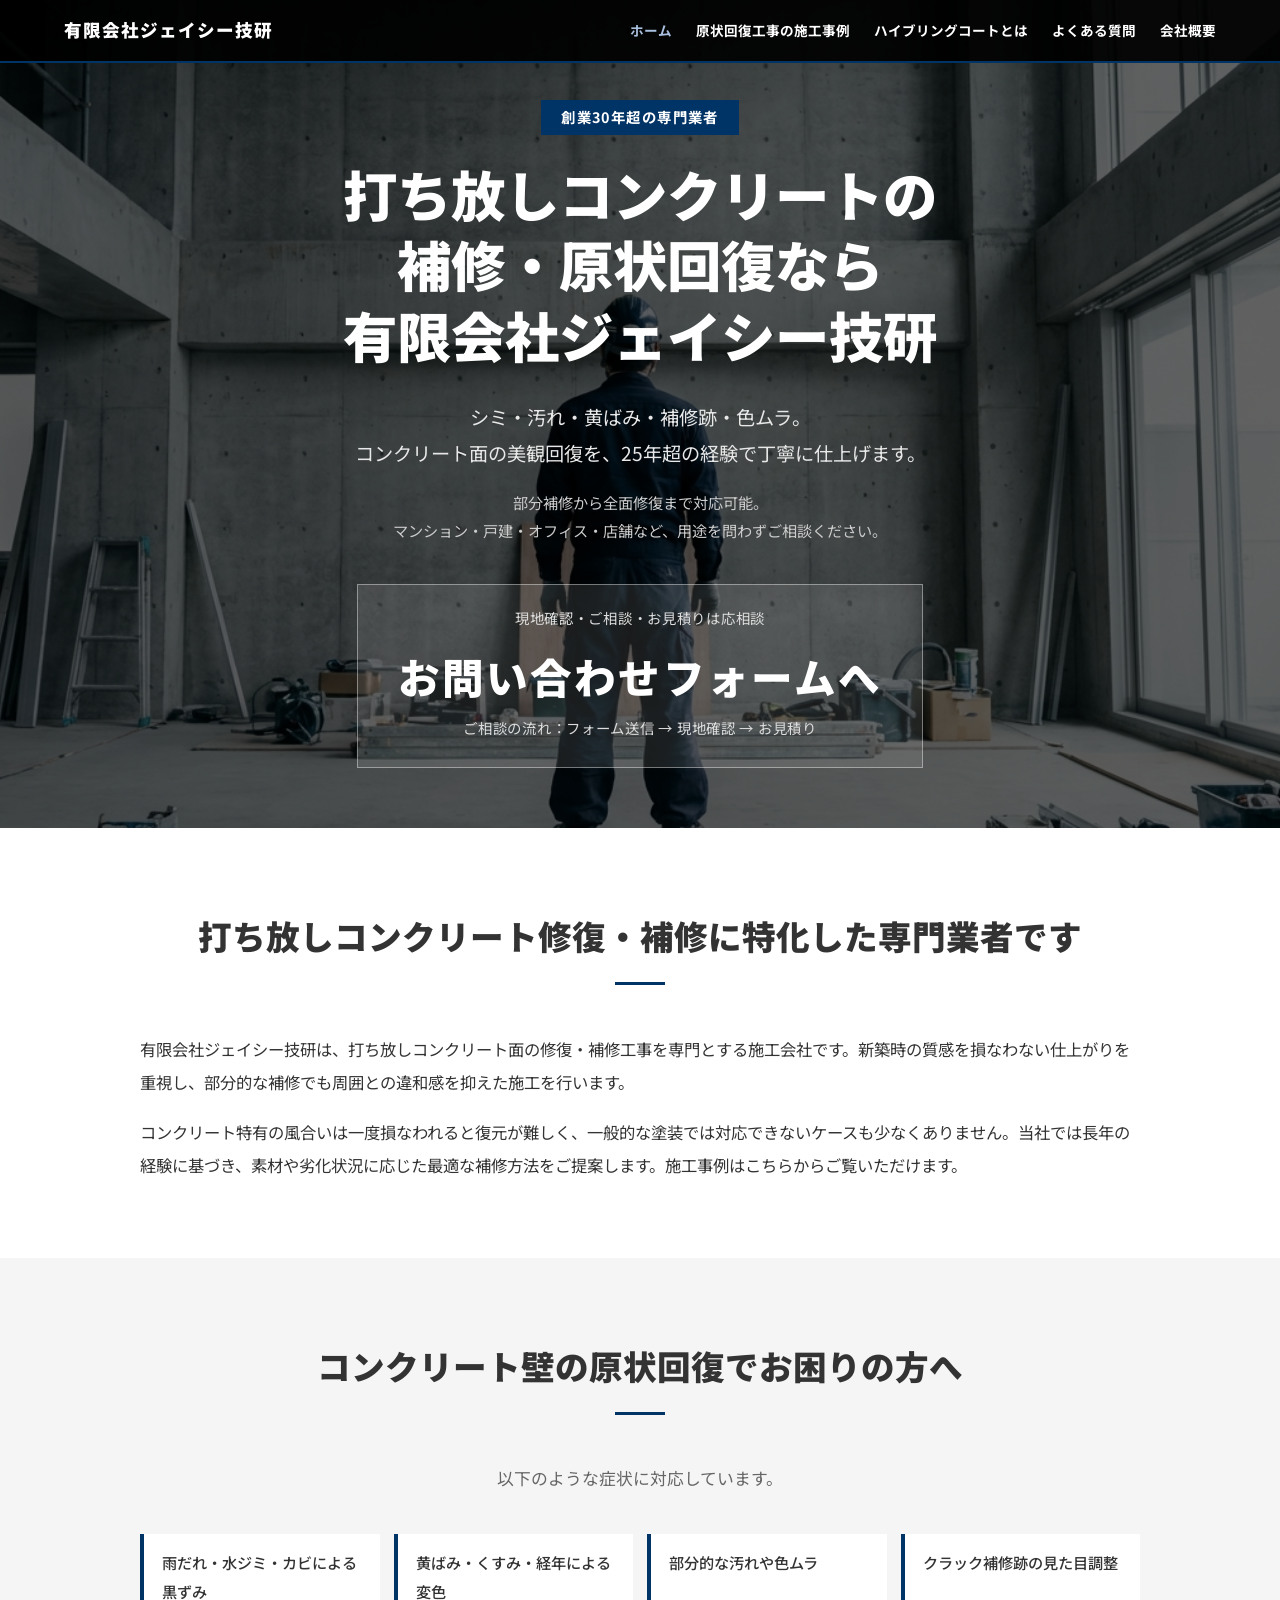
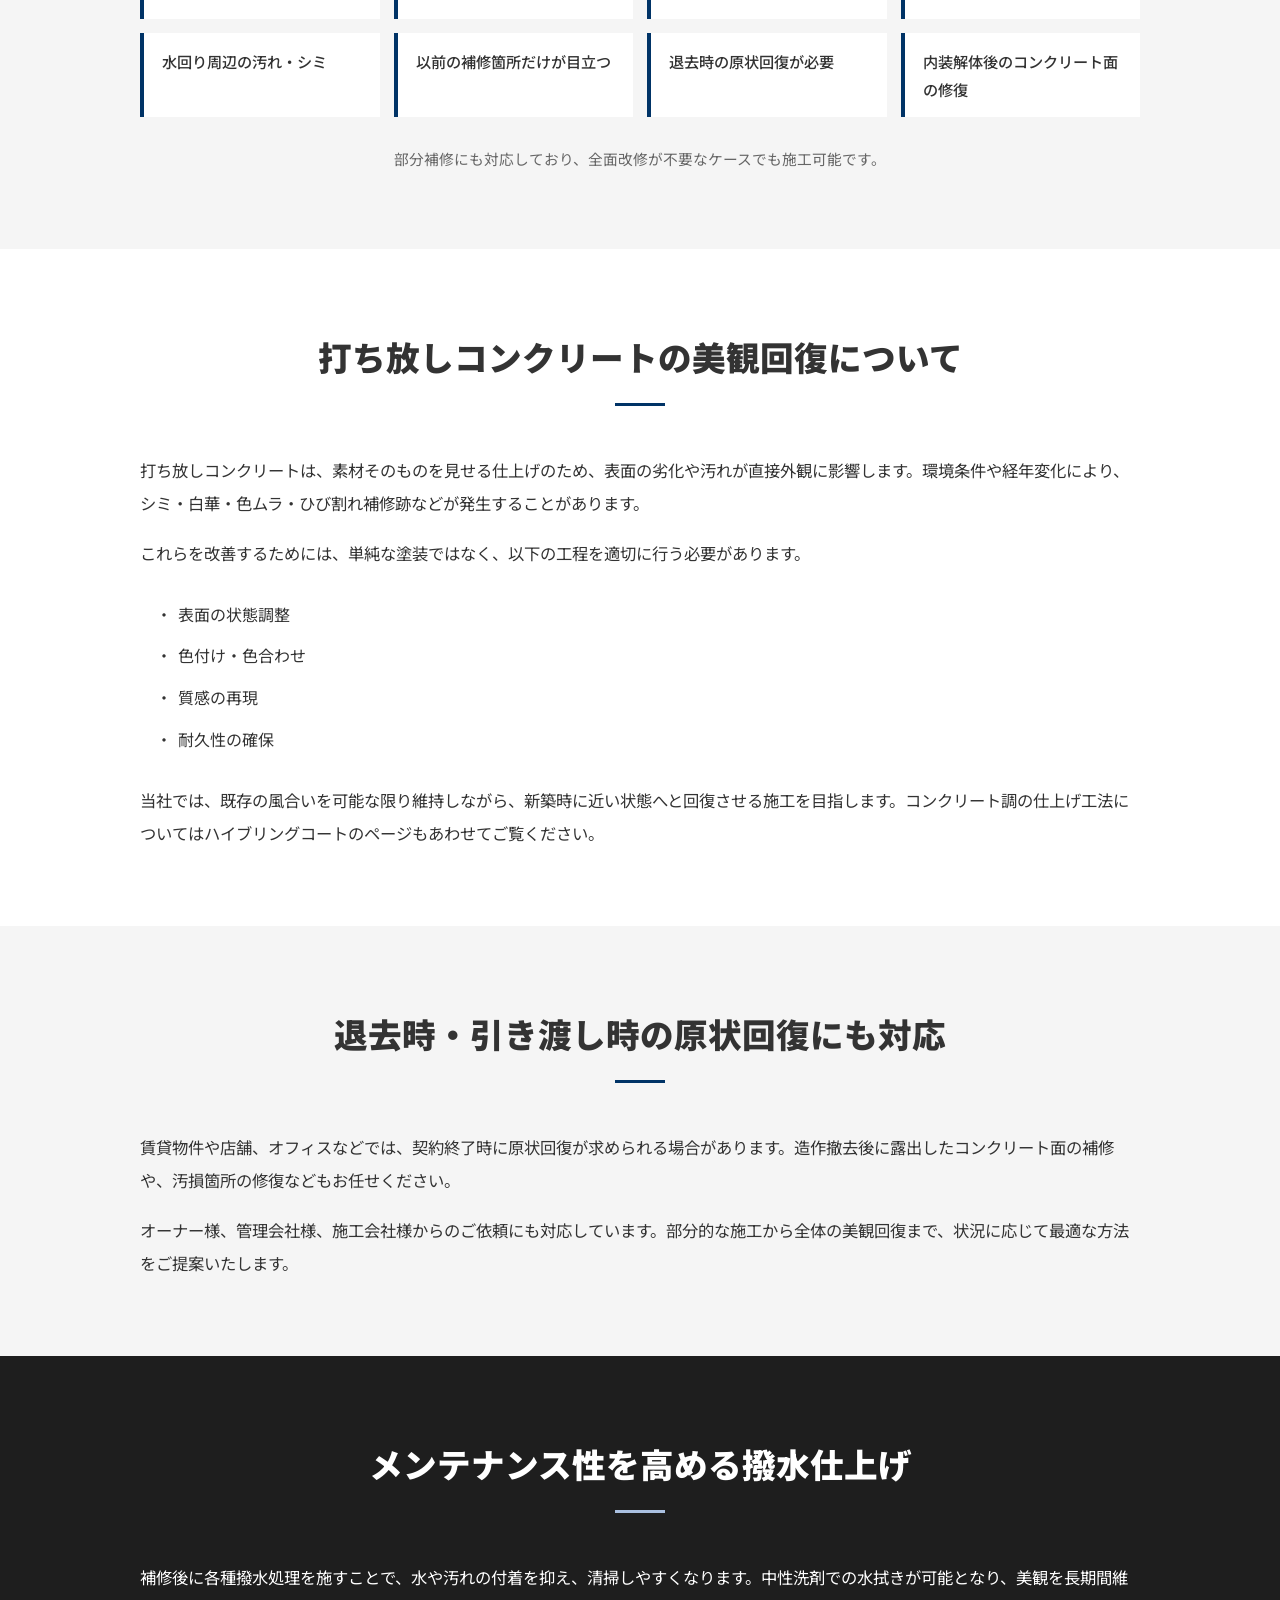
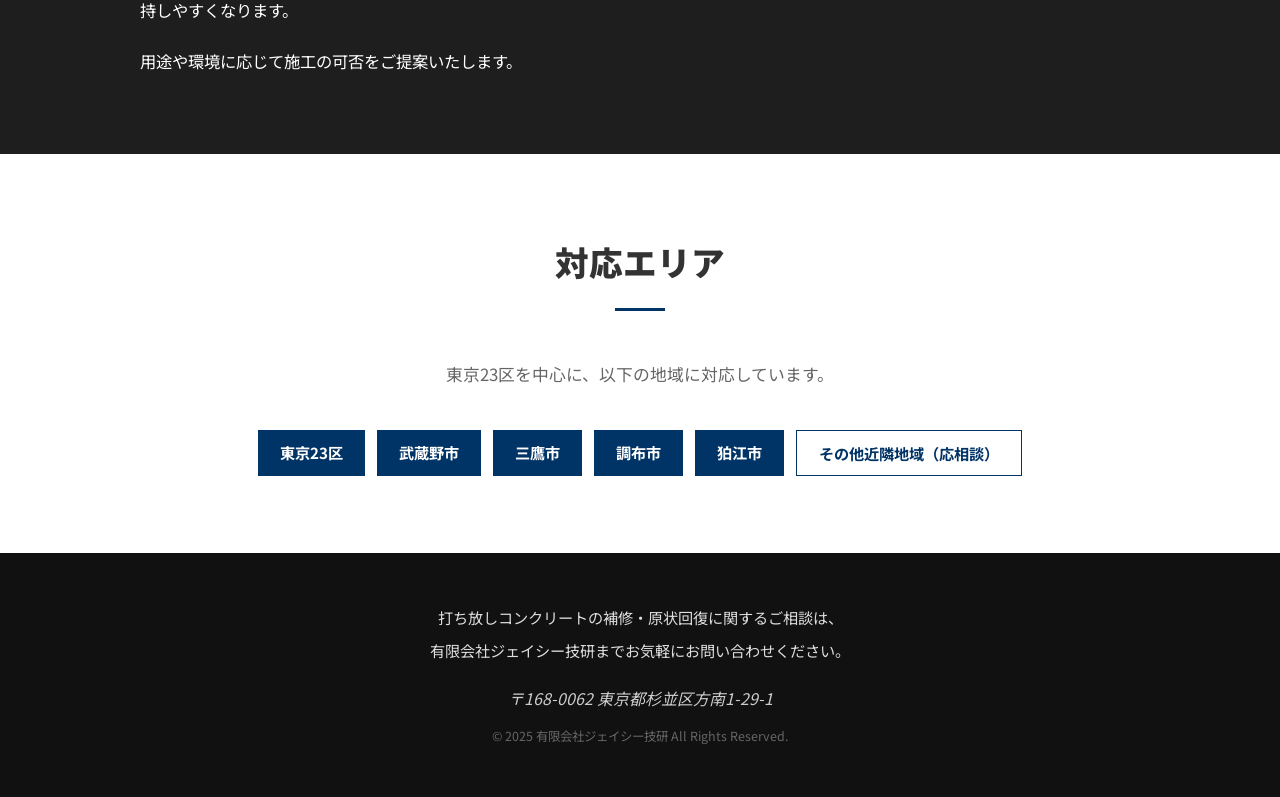
==== commit c8dd96d8: "フォーム追加" ====
--- a/index.html
+++ b/index.html
@@ -2,6 +2,14 @@
 <html lang="ja">
 <head>
     <meta charset="UTF-8">
+    <!-- Google tag (gtag.js) -->
+    <script async src="https://www.googletagmanager.com/gtag/js?id=G-X6T82WWXQK"></script>
+    <script>
+      window.dataLayer = window.dataLayer || [];
+      function gtag(){dataLayer.push(arguments);}
+      gtag('js', new Date());
+      gtag('config', 'G-X6T82WWXQK');
+    </script>
     <meta name="viewport" content="width=device-width, initial-scale=1.0">
     <title>打ち放しコンクリートの補修・原状回復なら有限会社ジェイシー技研</title>
     <meta name="description" content="東京都杉並区の有限会社ジェイシー技研。25年超の実績で打ち放しコンクリート面の修復・補修、原状回復を専門に行います。シミ、汚れ、クラック、黄ばみを確かな技術で解決。">
@@ -55,7 +63,7 @@
       "description": "打ち放しコンクリートの補修・原状回復を専門とする東京都杉並区の施工会社。25年超の実績でシミ・汚れ・黄ばみ・クラック補修跡などの美観回復を行う。",
       "address": {
         "@type": "PostalAddress",
-        "streetAddress": "方南1-29-1 ウインズ2A",
+        "streetAddress": "方南1-29-1",
         "addressLocality": "杉並区",
         "addressRegion": "東京都",
         "postalCode": "168-0062",
@@ -90,39 +98,6 @@
     }
     </script>
 
-    <!-- Structured Data: FAQPage -->
-    <script type="application/ld+json">
-    {
-      "@context": "https://schema.org",
-      "@type": "FAQPage",
-      "mainEntity": [
-        {
-          "@type": "Question",
-          "name": "打ち放しコンクリートの補修費用はどのくらいですか？",
-          "acceptedAnswer": {
-            "@type": "Answer",
-            "text": "施工面積・劣化状況・作業内容によって異なります。まずは現地確認のうえお見積りをご提示しております。お気軽にお問い合わせください（TEL：090-8811-5560）。"
-          }
-        },
-        {
-          "@type": "Question",
-          "name": "対応エリアはどこですか？",
-          "acceptedAnswer": {
-            "@type": "Answer",
-            "text": "東京23区を中心に、武蔵野市・三鷹市・調布市・狛江市に対応しています。その他近隣地域はご相談ください。"
-          }
-        },
-        {
-          "@type": "Question",
-          "name": "部分補修だけでも依頼できますか？",
-          "acceptedAnswer": {
-            "@type": "Answer",
-            "text": "はい、部分補修のみのご依頼にも対応しています。全面改修が不要な場合でも施工可能ですので、まずはご相談ください。"
-          }
-        }
-      ]
-    }
-    </script>
 </head>
 <body>
 
@@ -142,6 +117,7 @@
                     <li><a href="index.html" class="active">ホーム</a></li>
                     <li><a href="cases.html">原状回復工事の施工事例</a></li>
                     <li><a href="hybring-coat.html">ハイブリングコートとは</a></li>
+                    <li><a href="faq.html">よくある質問</a></li>
                     <li><a href="company.html">会社概要</a></li>
                 </ul>
                 <button class="hamburger" id="hamburgerBtn" aria-label="メニューを開く" aria-expanded="false">
@@ -164,11 +140,8 @@
             <a href="index.html" class="active">ホーム（トップページ）</a>
             <a href="cases.html">原状回復工事の施工事例</a>
             <a href="hybring-coat.html">ハイブリングコートとは</a>
+            <a href="faq.html">よくある質問</a>
             <a href="company.html">会社概要</a>
-        </div>
-        <div class="mobile-menu-tel">
-            <p>お電話でのお問い合わせ</p>
-            <a href="tel:090-8811-5560">TEL：090-8811-5560</a>
         </div>
     </div>
 
@@ -191,7 +164,8 @@
             </p>
             <div class="hero-cta">
                 <p>現地確認・ご相談・お見積りは応相談</p>
-                <div class="tel"><a href="tel:090-8811-5560">TEL：090-8811-5560</a></div>
+                <div class="tel"><a href="company.html#contact">お問い合わせフォームへ</a></div>
+                <p>ご相談の流れ：フォーム送信 → 現地確認 → お見積り</p>
             </div>
         </div>
     </div>
@@ -284,35 +258,13 @@
         </div>
     </div>
 
-    <!-- よくある質問 -->
-    <div id="faq" class="section-wrap bg-grey">
-        <div class="section-inner">
-            <h2 class="section-title">よくある質問</h2>
-            <div class="faq-list">
-                <div class="faq-item">
-                    <h3 class="faq-question">Q. 打ち放しコンクリートの補修費用はどのくらいですか？</h3>
-                    <p class="faq-answer">A. 施工面積・劣化状況・作業内容によって異なります。まずは現地確認のうえお見積りをご提示しております。お気軽にお問い合わせください（<a href="tel:090-8811-5560">TEL：090-8811-5560</a>）。</p>
-                </div>
-                <div class="faq-item">
-                    <h3 class="faq-question">Q. 対応エリアはどこですか？</h3>
-                    <p class="faq-answer">A. 東京23区を中心に、武蔵野市・三鷹市・調布市・狛江市に対応しています。その他近隣地域はご相談ください。</p>
-                </div>
-                <div class="faq-item">
-                    <h3 class="faq-question">Q. 部分補修だけでも依頼できますか？</h3>
-                    <p class="faq-answer">A. はい、部分補修のみのご依頼にも対応しています。全面改修が不要な場合でも施工可能ですので、まずはご相談ください。</p>
-                </div>
-            </div>
-        </div>
-    </div>
-
     <footer>
         <p class="footer-main">
             打ち放しコンクリートの補修・原状回復に関するご相談は、<br>
-            有限会社ジェイシー技研までお気軽にお問い合わせください。<br>
-            <strong class="footer-tel"><a href="tel:090-8811-5560">TEL：090-8811-5560</a></strong>
+            有限会社ジェイシー技研までお気軽にお問い合わせください。
         </p>
         <address class="footer-address">
-            〒168-0062 東京都杉並区方南1-29-1　ウインズ2A
+            〒168-0062 東京都杉並区方南1-29-1
         </address>
         <p class="footer-copy">&copy; 2025 有限会社ジェイシー技研 All Rights Reserved.</p>
     </footer>
--- a/style.css
+++ b/style.css
@@ -318,7 +318,7 @@
 /* ===== 6. ページヒーロー & パンくずリスト ===== */
 .page-hero {
     background: linear-gradient(rgba(0,0,0,0.7), rgba(0,0,0,0.7)),
-                url('..c')
+                url('../web/image/1773379434410.png')
                 no-repeat center center / cover;
     padding: clamp(6.5rem, 16vw, 8.75rem) var(--page-pad-x) clamp(2.75rem, 7vw, 5rem);
     text-align: center;
@@ -992,10 +992,61 @@
 }
 .btn:hover { background: var(--accent-light); transform: translateY(-2px); }
 
+/* お問い合わせフォーム */
+.contact-form {
+    margin-top: 24px;
+    background: var(--white);
+    border: 1px solid var(--border-color);
+    padding: 28px;
+}
+.contact-form label {
+    display: block;
+    font-weight: 700;
+    color: var(--accent-blue);
+    margin: 0 0 8px;
+}
+.contact-form input,
+.contact-form textarea {
+    width: 100%;
+    font: inherit;
+    color: var(--text-color);
+    border: 1px solid var(--border-color);
+    padding: 12px 14px;
+    margin-bottom: 16px;
+    background: #fff;
+}
+.contact-form textarea {
+    resize: vertical;
+    min-height: 140px;
+}
+.contact-form input:focus,
+.contact-form textarea:focus {
+    outline: none;
+    border-color: var(--accent-light);
+    box-shadow: 0 0 0 3px rgba(26,77,153,0.12);
+}
+.btn-submit {
+    display: inline-block;
+    background: var(--accent-blue);
+    color: #fff;
+    border: none;
+    padding: 14px 44px;
+    font-weight: 700;
+    font-size: 0.95rem;
+    transition: background 0.3s, transform 0.2s;
+    letter-spacing: 0.05em;
+    cursor: pointer;
+}
+.btn-submit:hover {
+    background: var(--accent-light);
+    transform: translateY(-2px);
+}
+
 /* 会社概要ページ レスポンシブ */
 @media (max-width: 768px) {
     .company-table th,
     .company-table td { display: block; width: 100%; }
     .company-table th { padding-bottom: 4px; border-bottom: none; background: transparent; }
     .recruit-card { padding: 30px 20px; }
-}
+    .contact-form { padding: 20px; }
+}
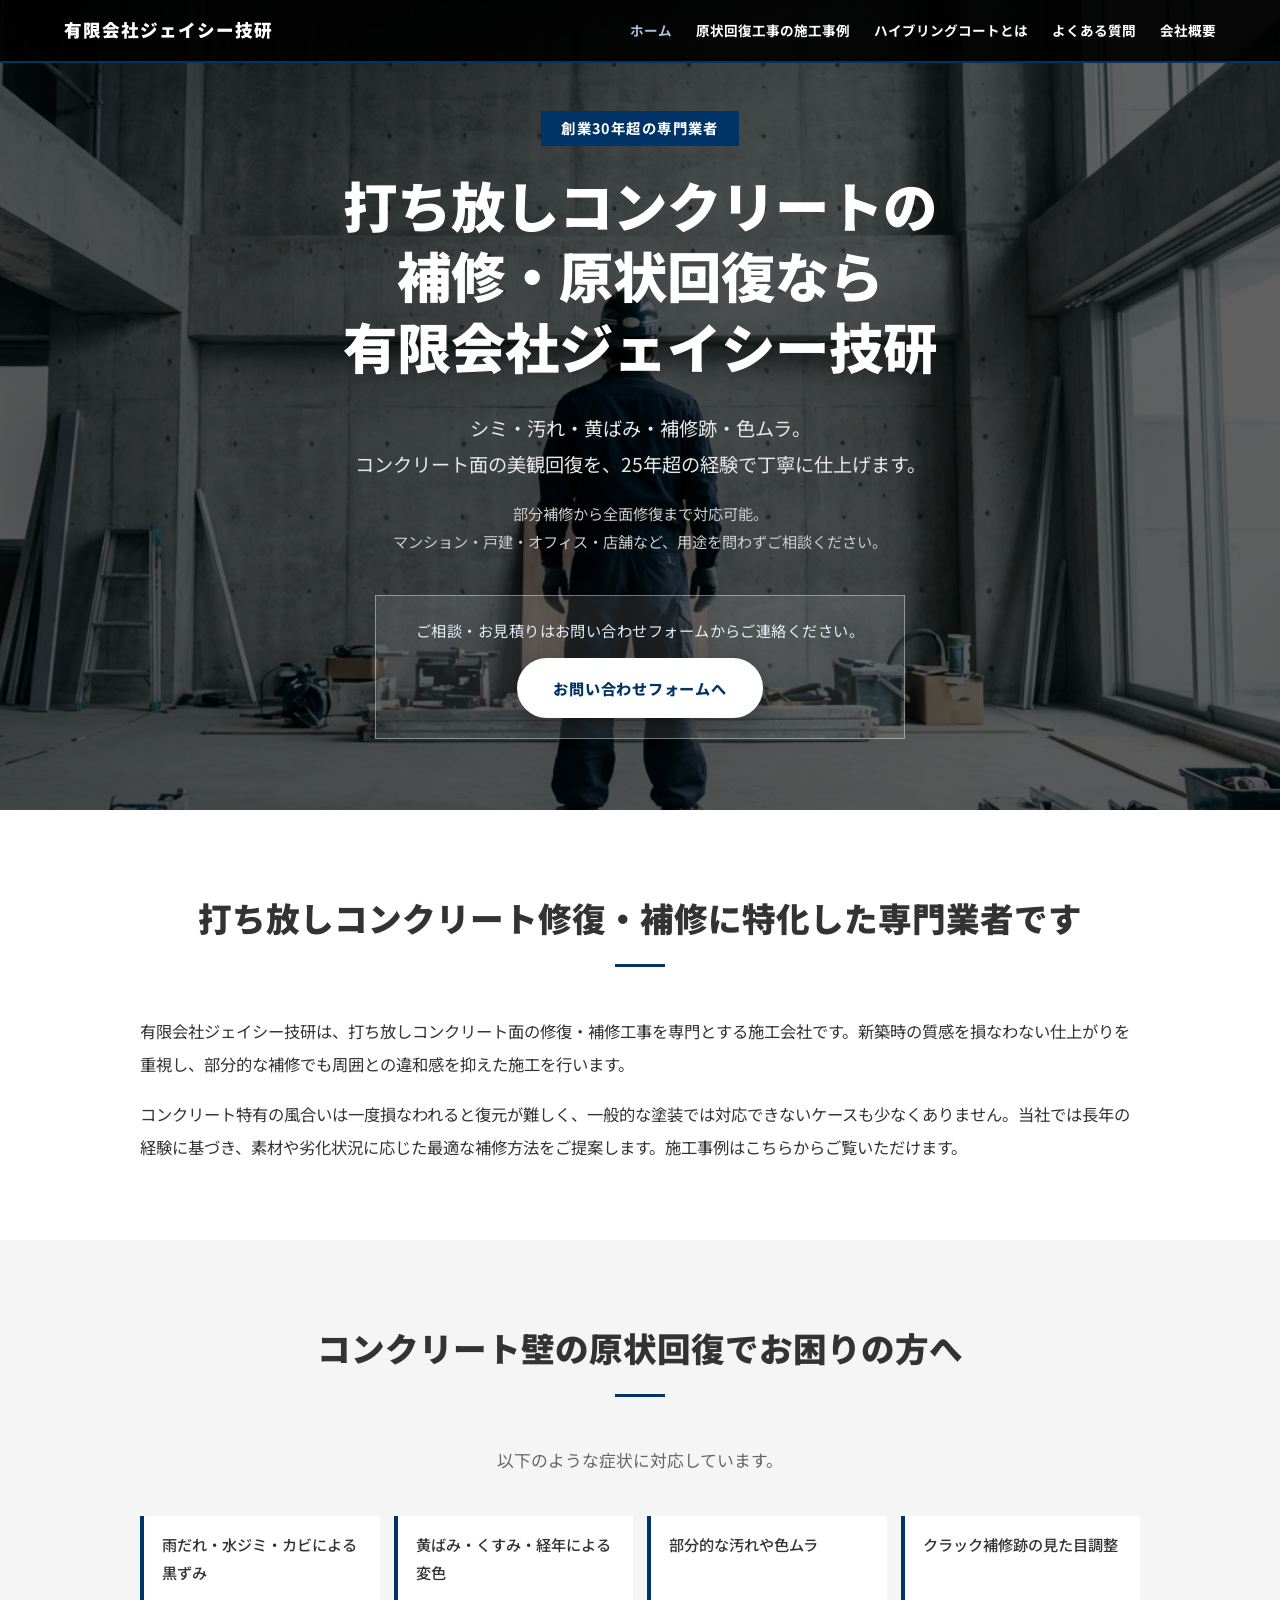
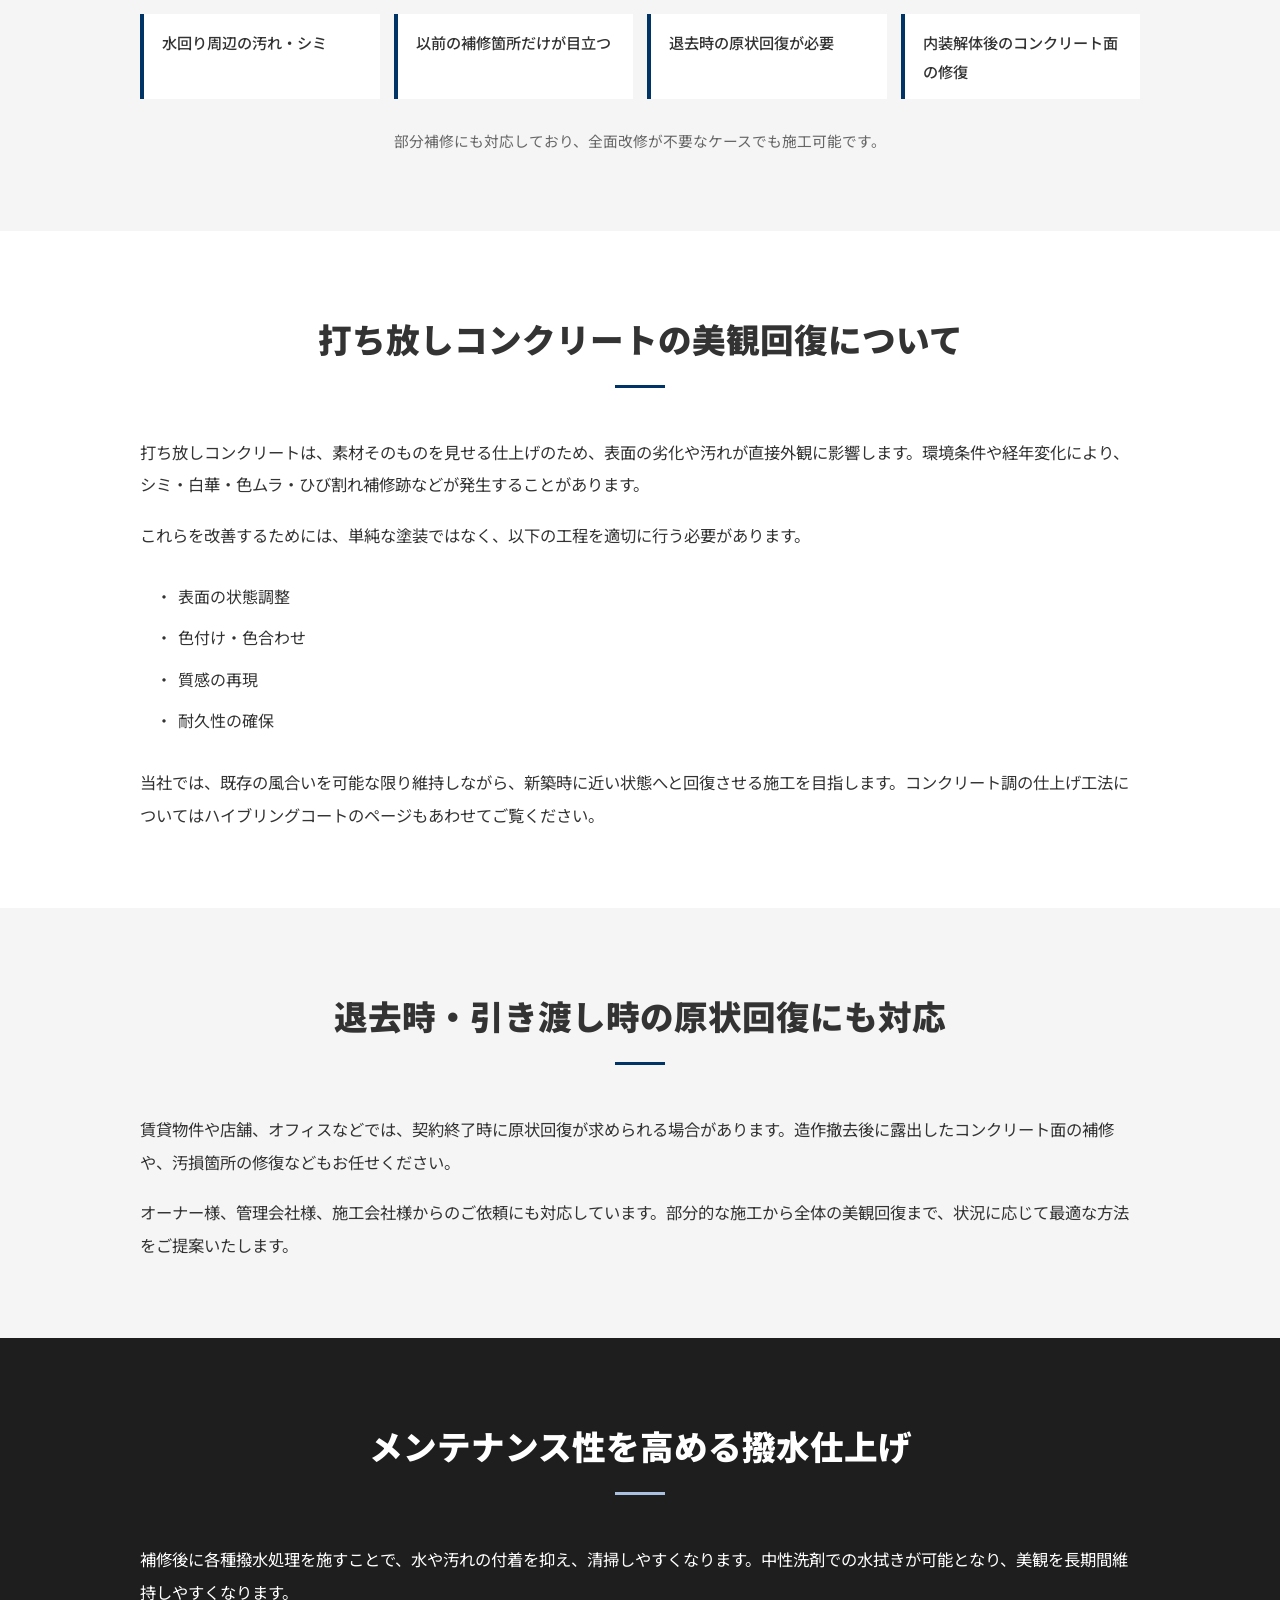
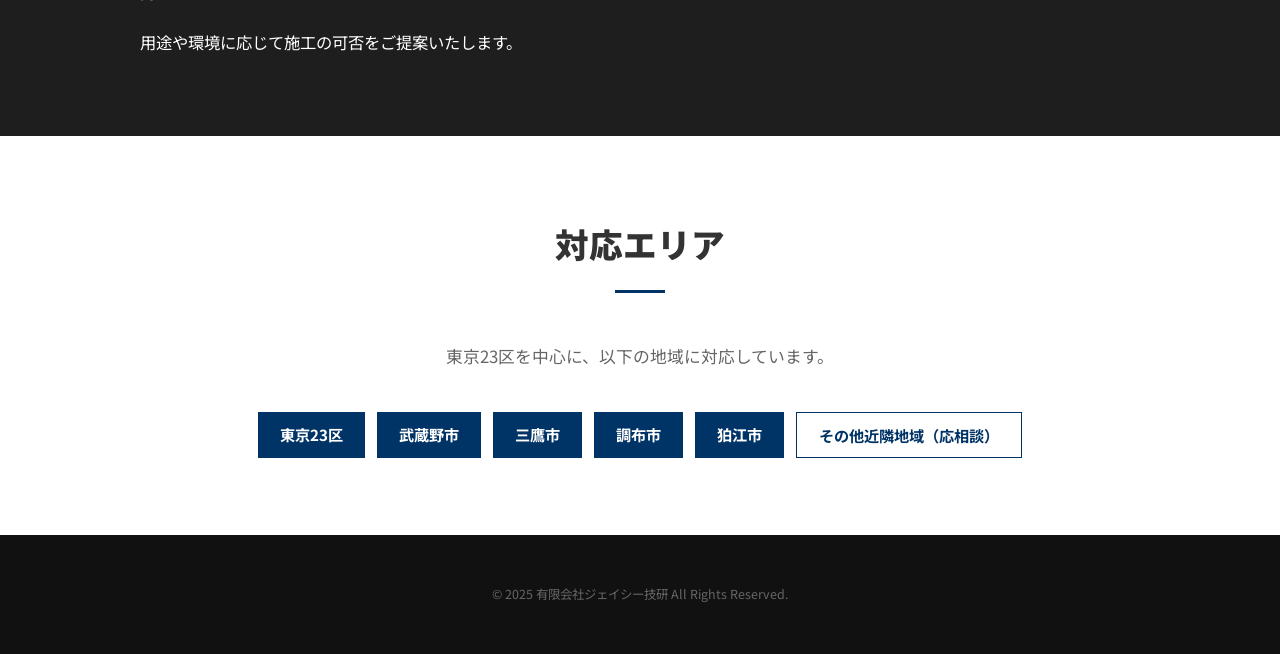
==== commit 94f160cc: "CTA調整" ====
--- a/index.html
+++ b/index.html
@@ -163,9 +163,8 @@
                 マンション・戸建・オフィス・店舗など、用途を問わずご相談ください。
             </p>
             <div class="hero-cta">
-                <p>現地確認・ご相談・お見積りは応相談</p>
-                <div class="tel"><a href="company.html#contact">お問い合わせフォームへ</a></div>
-                <p>ご相談の流れ：フォーム送信 → 現地確認 → お見積り</p>
+                <p>ご相談・お見積りはお問い合わせフォームからご連絡ください。</p>
+                <a href="company.html#contact" class="btn">お問い合わせフォームへ</a>
             </div>
         </div>
     </div>
@@ -259,13 +258,6 @@
     </div>
 
     <footer>
-        <p class="footer-main">
-            打ち放しコンクリートの補修・原状回復に関するご相談は、<br>
-            有限会社ジェイシー技研までお気軽にお問い合わせください。
-        </p>
-        <address class="footer-address">
-            〒168-0062 東京都杉並区方南1-29-1
-        </address>
         <p class="footer-copy">&copy; 2025 有限会社ジェイシー技研 All Rights Reserved.</p>
     </footer>
 
--- a/style.css
+++ b/style.css
@@ -398,6 +398,21 @@
 }
 .cta-wrap h2 { font-size: clamp(1.4rem, 3vw, 2rem); font-weight: 900; margin-bottom: 16px; }
 .cta-wrap p { font-size: 1rem; color: #cce0ff; margin-bottom: 28px; }
+.cta-wrap .btn {
+    background: #fff;
+    color: var(--accent-blue);
+    border: 2px solid #fff;
+    border-radius: 999px;
+    padding: 14px 36px;
+    margin-top: 0;
+    font-weight: 900;
+    box-shadow: 0 8px 22px rgba(0,0,0,0.28);
+}
+.cta-wrap .btn:hover {
+    background: #eaf2ff;
+    color: #00264d;
+    transform: translateY(-2px);
+}
 .cta-tel {
     font-size: clamp(2rem, 5vw, 3rem);
     font-weight: 900;
@@ -414,7 +429,7 @@
 .footer-main { font-size: 0.95rem; margin-bottom: 16px; color: #ddd; line-height: 2.2; }
 .footer-tel { color: #fff; font-size: 1.2rem; font-weight: 900; }
 .footer-tel a { color: #fff; }
-.footer-copy { font-size: 0.78rem; color: #666; margin-top: 12px; }
+.footer-copy { font-size: 0.78rem; color: #666; margin-top: 0; }
 
 /* ===== 10. レスポンシブ（共通） ===== */
 @media (max-width: 768px) {
@@ -469,9 +484,22 @@
     display: inline-block;
     padding: 20px 40px;
 }
-.hero-cta p { font-size: 0.9rem; color: #ddd; margin-bottom: 6px; letter-spacing: 0.05em; }
-.hero-cta .tel { font-size: clamp(1.8rem, 4vw, 2.6rem); font-weight: 900; color: #fff; letter-spacing: 0.05em; }
-.hero-cta .tel a { color: inherit; }
+.hero-cta p { font-size: 0.95rem; color: #e6edf7; margin-bottom: 14px; letter-spacing: 0.03em; }
+.hero-cta .btn {
+    background: #fff;
+    color: var(--accent-blue);
+    border: 2px solid #fff;
+    border-radius: 999px;
+    padding: 14px 34px;
+    margin-top: 0;
+    font-weight: 800;
+    box-shadow: 0 8px 22px rgba(0,0,0,0.28);
+}
+.hero-cta .btn:hover {
+    background: #eaf2ff;
+    color: #00264d;
+    transform: translateY(-2px);
+}
 
 /* お悩みグリッド */
 .troubles-grid {
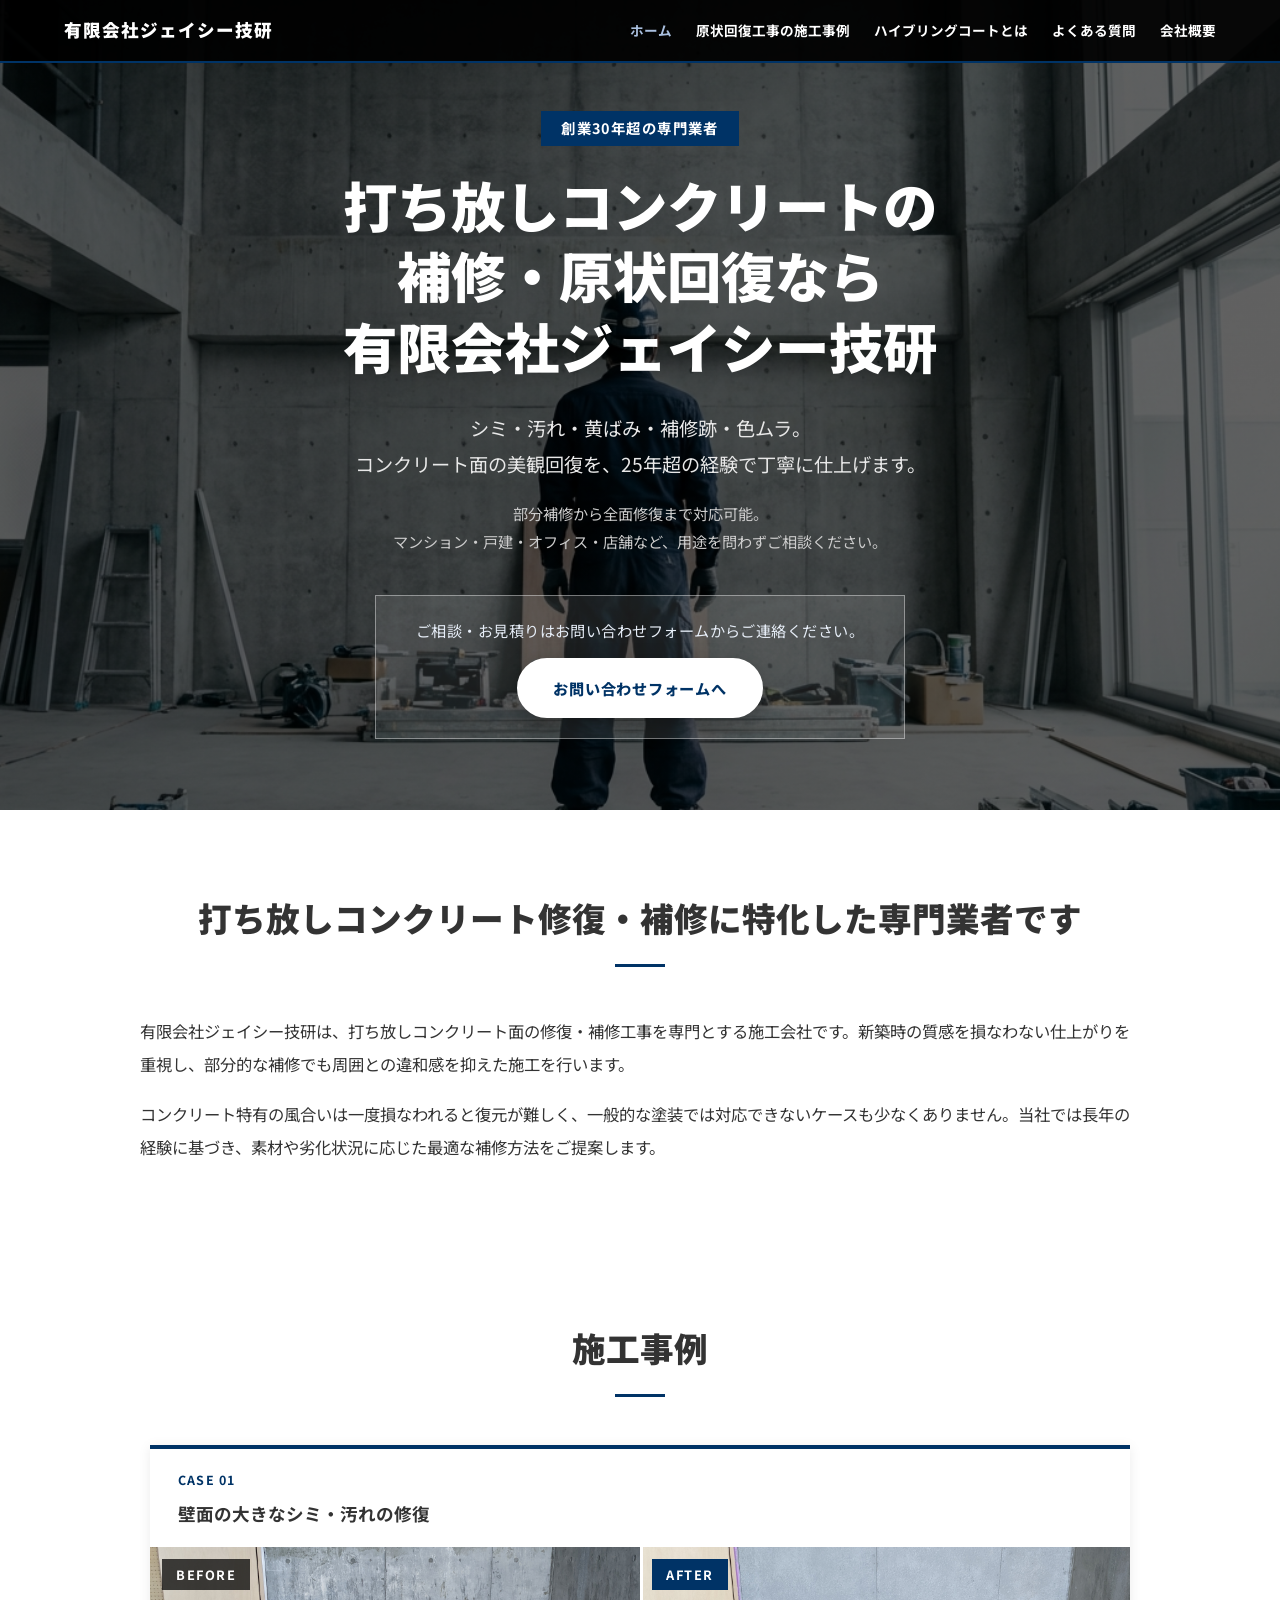
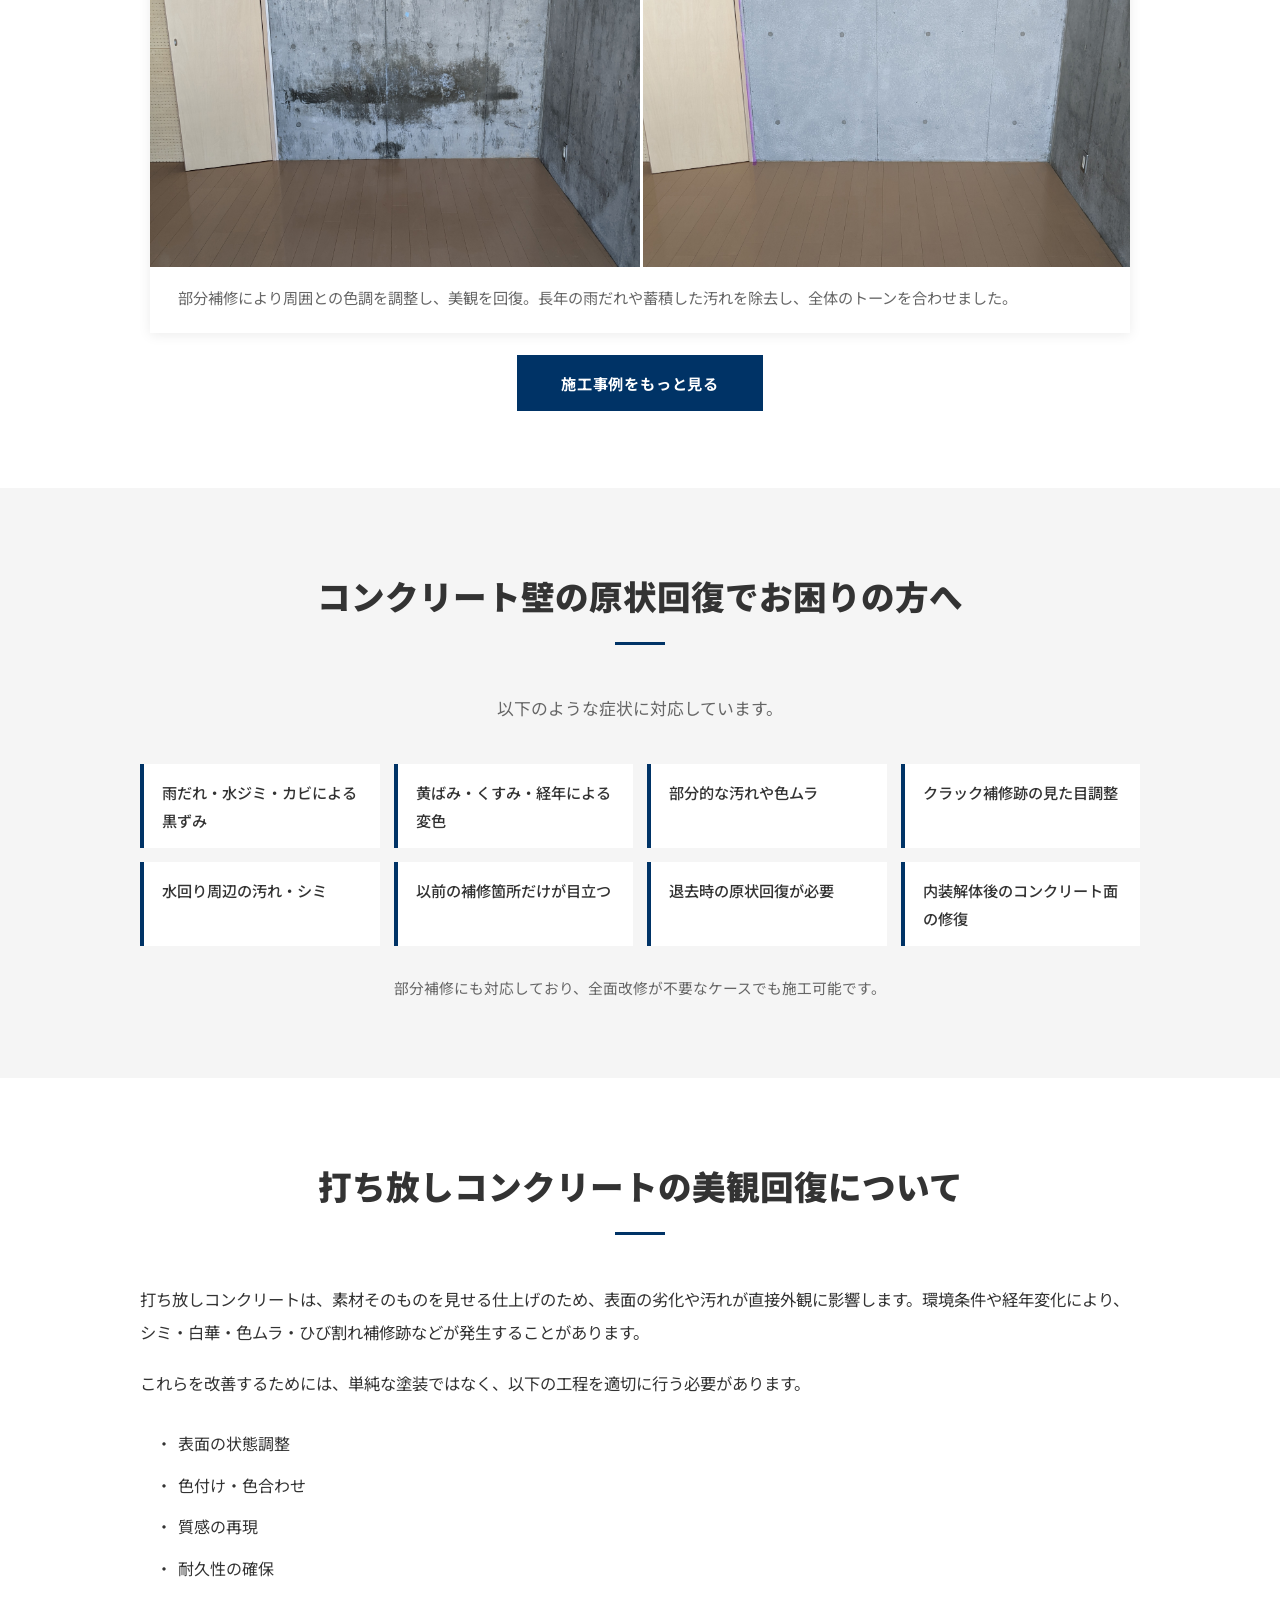
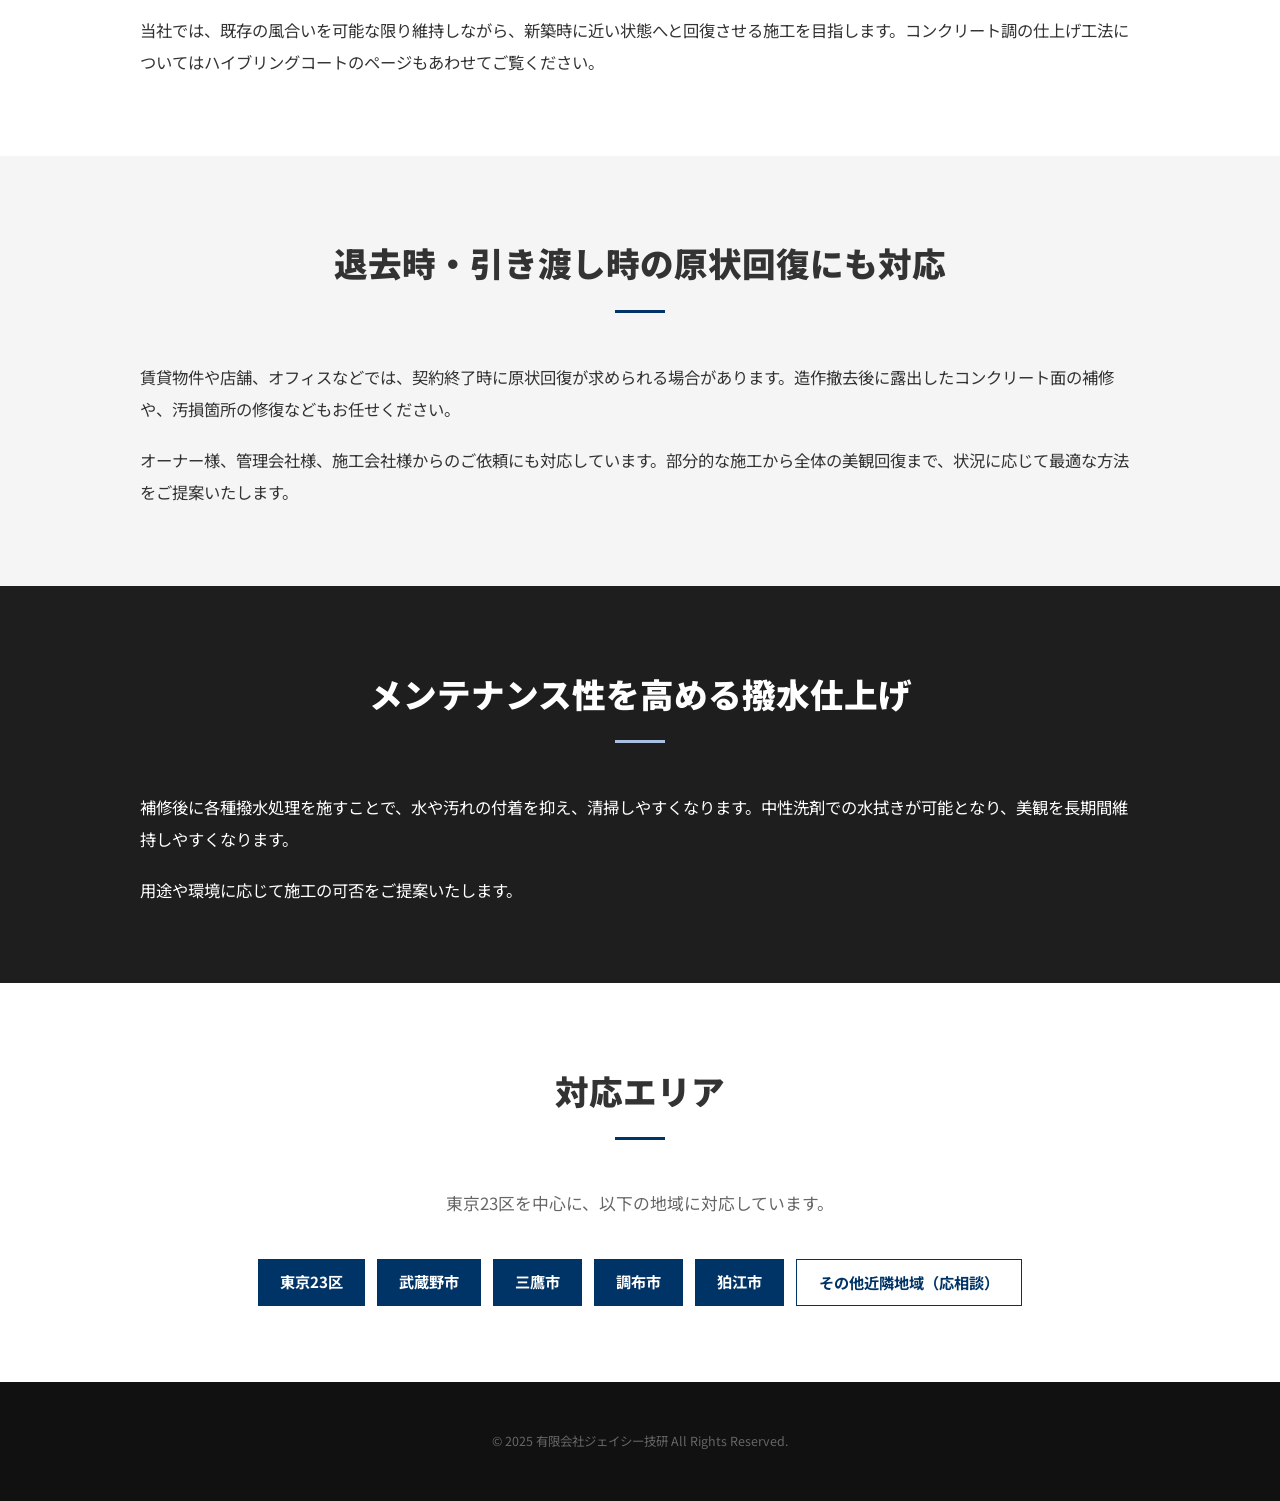
==== commit c7d62467: "事例追加" ====
--- a/index.html
+++ b/index.html
@@ -175,8 +175,33 @@
             <h2 class="section-title">打ち放しコンクリート修復・補修に特化した専門業者です</h2>
             <div class="text-body">
                 <p>有限会社ジェイシー技研は、打ち放しコンクリート面の修復・補修工事を専門とする施工会社です。新築時の質感を損なわない仕上がりを重視し、部分的な補修でも周囲との違和感を抑えた施工を行います。</p>
-                <p>コンクリート特有の風合いは一度損なわれると復元が難しく、一般的な塗装では対応できないケースも少なくありません。当社では長年の経験に基づき、素材や劣化状況に応じた最適な補修方法をご提案します。<a href="cases.html">施工事例はこちら</a>からご覧いただけます。</p>
-            </div>
+                <p>コンクリート特有の風合いは一度損なわれると復元が難しく、一般的な塗装では対応できないケースも少なくありません。当社では長年の経験に基づき、素材や劣化状況に応じた最適な補修方法をご提案します。</p>
+            </div>
+        </div>
+    </div>
+
+    <!-- 施工事例 -->
+    <div id="case-digest" class="section-wrap">
+        <div class="section-inner">
+            <h2 class="section-title">施工事例</h2>
+            <div class="case-item case-digest-item">
+                <div class="case-item-header">
+                    <div class="case-no">CASE 01</div>
+                    <h3>壁面の大きなシミ・汚れの修復</h3>
+                </div>
+                <div class="before-after">
+                    <div class="ba-panel">
+                        <img src="web/image/PXL_20221210_042114568.jpg" alt="打ち放しコンクリート壁面の雨だれ・シミ 施工前" loading="lazy" decoding="async">
+                        <span class="ba-label">BEFORE</span>
+                    </div>
+                    <div class="ba-panel ba-divider">
+                        <img src="web/image/PXL_20221210_051923732.jpg" alt="打ち放しコンクリート壁面の雨だれ・シミを部分補修で美観回復した施工後" loading="lazy" decoding="async">
+                        <span class="ba-label after">AFTER</span>
+                    </div>
+                </div>
+                <p class="case-item-desc">部分補修により周囲との色調を調整し、美観を回復。長年の雨だれや蓄積した汚れを除去し、全体のトーンを合わせました。</p>
+            </div>
+            <p class="case-digest-link"><a href="cases.html" class="btn">施工事例をもっと見る</a></p>
         </div>
     </div>
 
--- a/style.css
+++ b/style.css
@@ -499,6 +499,19 @@
     background: #eaf2ff;
     color: #00264d;
     transform: translateY(-2px);
+}
+
+/* トップページ 施工事例ダイジェスト */
+.case-digest-item {
+    max-width: 980px;
+    margin: 0 auto;
+}
+.case-digest-link {
+    text-align: center;
+    margin-top: 22px;
+}
+.case-digest-link .btn {
+    margin-top: 0;
 }
 
 /* お悩みグリッド */
